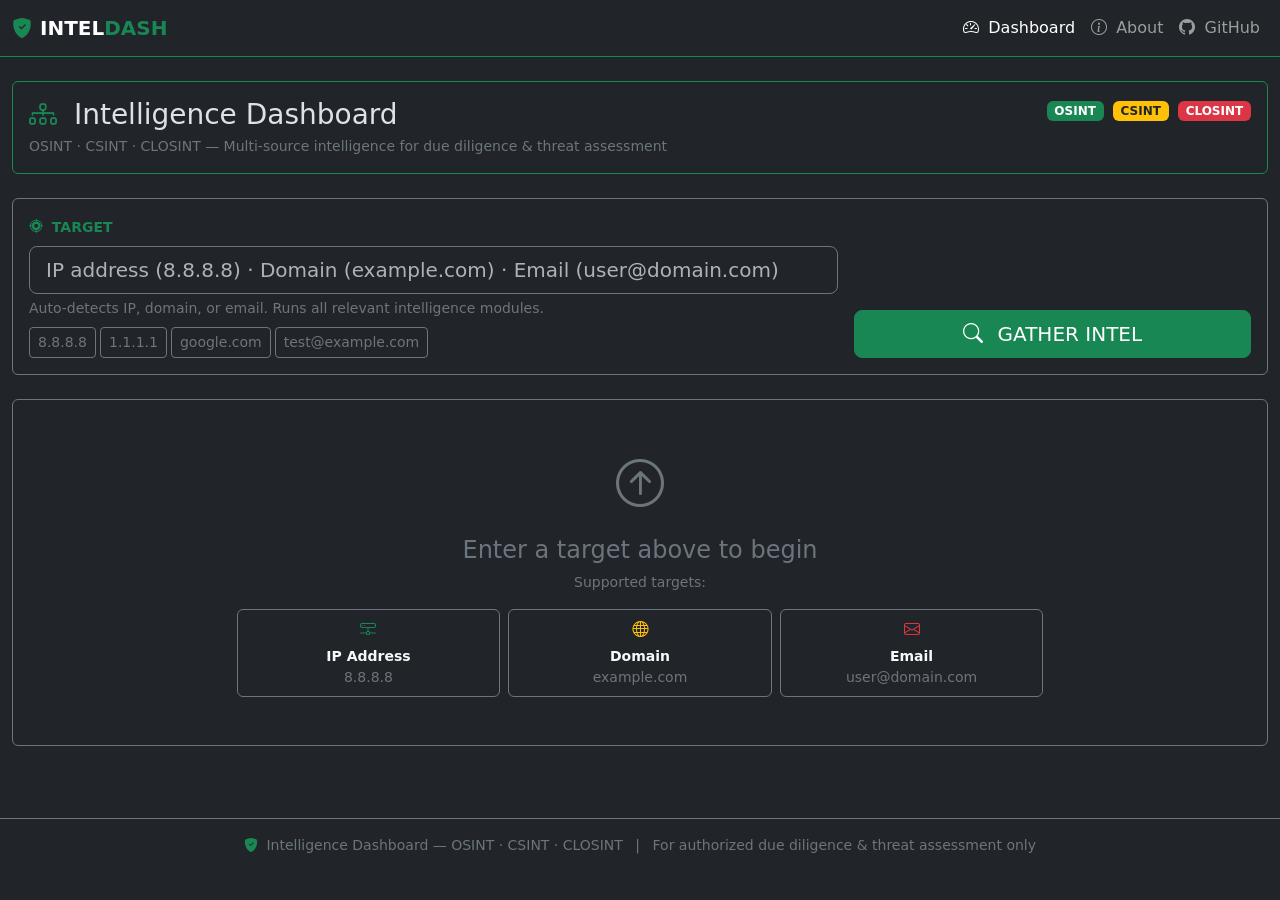
==== templates/index.html @ 1a24b200 "Create index.html" ====
<!DOCTYPE html>
<html lang="en" data-bs-theme="dark">
<head>
    <meta charset="UTF-8">
    <meta name="viewport" content="width=device-width, initial-scale=1.0">
    <title>OSINT/CSINT/CLOSINT Intelligence Dashboard</title>
    <link href="https://cdn.jsdelivr.net/npm/bootstrap@5.3.3/dist/css/bootstrap.min.css" rel="stylesheet">
    <link href="https://cdn.jsdelivr.net/npm/bootstrap-icons@1.11.3/font/bootstrap-icons.css" rel="stylesheet">
    <link href="{{ url_for('static', filename='style.css') }}" rel="stylesheet">
</head>
<body>

    <!-- Navigation -->
    <nav class="navbar navbar-expand-lg navbar-dark bg-dark border-bottom border-success">
        <div class="container-fluid">
            <a class="navbar-brand d-flex align-items-center" href="/">
                <i class="bi bi-shield-fill-check me-2 text-success"></i>
                <span class="fw-bold">INTEL<span class="text-success">DASH</span></span>
            </a>
            <button class="navbar-toggler" type="button" data-bs-toggle="collapse" data-bs-target="#navbarNav">
                <span class="navbar-toggler-icon"></span>
            </button>
            <div class="collapse navbar-collapse" id="navbarNav">
                <ul class="navbar-nav ms-auto">
                    <li class="nav-item"><a class="nav-link active" href="/"><i class="bi bi-speedometer2 me-1"></i> Dashboard</a></li>
                    <li class="nav-item"><a class="nav-link" href="/about"><i class="bi bi-info-circle me-1"></i> About</a></li>
                    <li class="nav-item">
                        <a class="nav-link" href="https://github.com" target="_blank">
                            <i class="bi bi-github me-1"></i> GitHub
                        </a>
                    </li>
                </ul>
            </div>
        </div>
    </nav>

    <!-- Main Container -->
    <div class="container-fluid py-4">

        <!-- Header -->
        <div class="row mb-4">
            <div class="col-12">
                <div class="card bg-dark border-success">
                    <div class="card-body">
                        <div class="d-flex justify-content-between align-items-start flex-wrap">
                            <div>
                                <h1 class="card-title h3 mb-1">
                                    <i class="bi bi-diagram-3 text-success me-2"></i>
                                    Intelligence Dashboard
                                </h1>
                                <p class="text-secondary mb-0 small">
                                    OSINT · CSINT · CLOSINT — Multi-source intelligence for due diligence &amp; threat assessment
                                </p>
                            </div>
                            <div class="mt-2 mt-md-0">
                                <span class="badge bg-success me-1">OSINT</span>
                                <span class="badge bg-warning text-dark me-1">CSINT</span>
                                <span class="badge bg-danger">CLOSINT</span>
                            </div>
                        </div>
                    </div>
                </div>
            </div>
        </div>

        <!-- Input Row -->
        <div class="row mb-4">
            <div class="col-12">
                <div class="card bg-dark border-secondary">
                    <div class="card-body">
                        <form id="intelForm" class="row g-3 align-items-end">
                            <div class="col-md-8">
                                <label for="targetInput" class="form-label text-success fw-bold small">
                                    <i class="bi bi-crosshair2 me-1"></i> TARGET
                                </label>
                                <input type="text" class="form-control form-control-lg bg-dark text-light border-secondary" 
                                       id="targetInput" placeholder="IP address (8.8.8.8) · Domain (example.com) · Email (user@domain.com)" 
                                       autocomplete="off" spellcheck="false">
                                <div class="form-text text-secondary small">
                                    Auto-detects IP, domain, or email. Runs all relevant intelligence modules.
                                </div>
                                <!-- Quick reference buttons -->
                                <div class="mt-2 d-flex gap-1 flex-wrap">
                                    <button type="button" class="btn btn-sm btn-outline-secondary quick-target" data-target="8.8.8.8">8.8.8.8</button>
                                    <button type="button" class="btn btn-sm btn-outline-secondary quick-target" data-target="1.1.1.1">1.1.1.1</button>
                                    <button type="button" class="btn btn-sm btn-outline-secondary quick-target" data-target="google.com">google.com</button>
                                    <button type="button" class="btn btn-sm btn-outline-secondary quick-target" data-target="test@example.com">test@example.com</button>
                                </div>
                            </div>
                            <div class="col-md-4">
                                <label class="form-label text-success fw-bold small">&nbsp;</label>
                                <div class="d-grid gap-2">
                                    <button type="submit" class="btn btn-success btn-lg" id="searchBtn">
                                        <i class="bi bi-search me-2"></i> GATHER INTEL
                                    </button>
                                </div>
                            </div>
                        </form>
                    </div>
                </div>
            </div>
        </div>

        <!-- Quick Guide -->
        <div class="row mb-4" id="initialState">
            <div class="col-12">
                <div class="card bg-dark border-secondary">
                    <div class="card-body text-center py-5">
                        <i class="bi bi-arrow-up-circle text-secondary" style="font-size: 3rem;"></i>
                        <h4 class="text-secondary mt-3">Enter a target above to begin</h4>
                        <p class="text-secondary small mb-3">Supported targets:</p>
                        <div class="row justify-content-center">
                            <div class="col-md-8">
                                <div class="row g-2">
                                    <div class="col-md-4">
                                        <div class="border border-secondary rounded p-2">
                                            <i class="bi bi-hdd-network text-success"></i>
                                            <div class="small fw-bold text-light mt-1">IP Address</div>
                                            <div class="small text-secondary">8.8.8.8</div>
                                        </div>
                                    </div>
                                    <div class="col-md-4">
                                        <div class="border border-secondary rounded p-2">
                                            <i class="bi bi-globe text-warning"></i>
                                            <div class="small fw-bold text-light mt-1">Domain</div>
                                            <div class="small text-secondary">example.com</div>
                                        </div>
                                    </div>
                                    <div class="col-md-4">
                                        <div class="border border-secondary rounded p-2">
                                            <i class="bi bi-envelope text-danger"></i>
                                            <div class="small fw-bold text-light mt-1">Email</div>
                                            <div class="small text-secondary">user@domain.com</div>
                                        </div>
                                    </div>
                                </div>
                            </div>
                        </div>
                    </div>
                </div>
            </div>
        </div>

        <!-- Results Area -->
        <div id="resultsArea" style="display: none;">
            <!-- Loading -->
            <div class="row mb-4" id="loadingIndicator">
                <div class="col-12">
                    <div class="card bg-dark border-info">
                        <div class="card-body text-center py-5">
                            <div class="spinner-border text-info mb-3" role="status" style="width: 3rem; height: 3rem;">
                                <span class="visually-hidden">Loading...</span>
                            </div>
                            <h5 class="text-info">Gathering Intelligence...</h5>
                            <p class="text-secondary small mb-0">Querying multiple OSINT/CSINT/CLOSINT sources simultaneously</p>
                        </div>
                    </div>
                </div>
            </div>

            <!-- Results Container -->
            <div id="resultsContainer"></div>

            <!-- Report Section -->
            <div class="row mb-4" id="reportSection" style="display: none;">
                <div class="col-12">
                    <div class="card bg-dark border-secondary">
                        <div class="card-header d-flex justify-content-between align-items-center">
                            <span class="fw-bold text-success">
                                <i class="bi bi-file-text me-2"></i>COMBINED REPORT
                            </span>
                            <div>
                                <button class="btn btn-sm btn-outline-success me-2" onclick="copyReport()">
                                    <i class="bi bi-clipboard me-1"></i> Copy
                                </button>
                                <button class="btn btn-sm btn-outline-info" onclick="downloadReport()">
                                    <i class="bi bi-download me-1"></i> Download
                                </button>
                            </div>
                        </div>
                        <div class="card-body">
                            <textarea class="form-control bg-dark text-light border-secondary font-monospace" 
                                      id="reportText" rows="12" readonly style="font-size: 0.8rem;"></textarea>
                        </div>
                    </div>
                </div>
            </div>
        </div>

    </div>

    <!-- Footer -->
    <footer class="container-fluid py-3 border-top border-secondary mt-4">
        <div class="row">
            <div class="col-12 text-center">
                <p class="text-secondary small mb-0">
                    <i class="bi bi-shield-fill-check text-success me-1"></i>
                    Intelligence Dashboard — OSINT · CSINT · CLOSINT
                    <span class="mx-2">|</span>
                    For authorized due diligence &amp; threat assessment only
                </p>
            </div>
        </div>
    </footer>

    <script src="https://cdn.jsdelivr.net/npm/bootstrap@5.3.3/dist/js/bootstrap.bundle.min.js"></script>
    <script>
    // ─── DOM References ──────────────────────────────────────────────
    const intelForm = document.getElementById('intelForm');
    const targetInput = document.getElementById('targetInput');
    const searchBtn = document.getElementById('searchBtn');
    const resultsArea = document.getElementById('resultsArea');
    const resultsContainer = document.getElementById('resultsContainer');
    const loadingIndicator = document.getElementById('loadingIndicator');
    const reportSection = document.getElementById('reportSection');
    const reportText = document.getElementById('reportText');
    const initialState = document.getElementById('initialState');

    // ─── Quick Reference Buttons ─────────────────────────────────────
    document.querySelectorAll('.quick-target').forEach(btn => {
        btn.addEventListener('click', function() {
            targetInput.value = this.dataset.target;
            intelForm.dispatchEvent(new Event('submit'));
        });
    });

    // ─── Form Submission ─────────────────────────────────────────────
    intelForm.addEventListener('submit', async function(e) {
        e.preventDefault();
        const target = targetInput.value.trim();
        if (!target) return;

        // Show loading
        resultsArea.style.display = 'block';
        loadingIndicator.style.display = 'block';
        resultsContainer.innerHTML = '';
        reportSection.style.display = 'none';
        initialState.style.display = 'none';
        searchBtn.disabled = true;
        searchBtn.innerHTML = '<span class="spinner-border spinner-border-sm me-2"></span> Searching...';

        try {
            const formData = new FormData();
            formData.append('target', target);

            const response = await fetch('/api/all', {
                method: 'POST',
                body: formData
            });
            const data = await response.json();
            displayResults(data, target);
        } catch (err) {
            resultsContainer.innerHTML = `
                <div class="row mb-4">
                    <div class="col-12">
                        <div class="alert alert-danger">
                            <i class="bi bi-exclamation-triangle me-2"></i>
                            Error: ${err.message}
                        </div>
                    </div>
                </div>`;
        } finally {
            loadingIndicator.style.display = 'none';
            searchBtn.disabled = false;
            searchBtn.innerHTML = '<i class="bi bi-search me-2"></i> GATHER INTEL';
        }
    });

    // ─── Display Results ─────────────────────────────────────────────
    function displayResults(data, target) {
        if (!data.success) {
            resultsContainer.innerHTML = `
                <div class="row mb-4">
                    <div class="col-12">
                        <div class="alert alert-danger">
                            <i class="bi bi-exclamation-triangle me-2"></i>
                            ${data.error || 'Unknown error'}
                        </div>
                    </div>
                </div>`;
            return;
        }

        const res = data.results;
        const type = res.type || 'unknown';
        let html = '';

        // Target type badge
        html += `
            <div class="row mb-4">
                <div class="col-12">
                    <div class="card bg-dark border-secondary">
                        <div class="card-body text-center py-3">
                            <span class="badge bg-${type === 'ip' ? 'success' : type === 'domain' ? 'warning' : type === 'email' ? 'danger' : 'secondary'} me-2">
                                ${type.toUpperCase()}
                            </span>
                            <span class="text-light fw-bold fs-5">${res.target}</span>
                        </div>
                    </div>
                </div>
            </div>`;

        // ── IP Results ──
        if (type === 'ip' || res.geolocation) {
            html += renderCard('IP Geolocation', 'globe', renderGeolocation(res.geolocation), 'success', res.geolocation);
        }
        if (type === 'ip' || res.reverse_dns) {
            html += renderCard('Reverse DNS (PTR)', 'arrow-return-right', renderReverseDNS(res.reverse_dns), 'info', res.reverse_dns);
        }
        if (type === 'ip' || res.asn) {
            html += renderCard('ASN / Network', 'hdd-network', renderASN(res.asn), 'warning', res.asn);
        }
        if (type === 'ip' || res.reverse_ip) {
            html += renderCard('Reverse IP (Domains on Server)', 'diagram-3', renderReverseIP(res.reverse_ip), 'primary', res.reverse_ip);
        }
        if (res.abuseipdb) {
            html += renderCard('AbuseIPDB Threat Intel', 'shield-exclamation', renderAbuseIPDB(res.abuseipdb), 'danger', res.abuseipdb);
        }

        // ── Domain Results ──
        if (res.resolved_ip) {
            html += renderCard('Resolved IP Address', 'arrow-right', renderResolvedIP(res.resolved_ip), 'info', res.resolved_ip);
        }
        if (res.dns) {
            html += renderCard('DNS Records', 'server', renderDNS(res.dns), 'success', res.dns);
        }
        if (res.whois) {
            html += renderCard('WHOIS / RDAP', 'info-circle', renderWHOIS(res.whois), 'warning', res.whois);
        }
        if (res.subdomains) {
            html += renderCard('Subdomains (crt.sh)', 'layers', renderSubdomains(res.subdomains), 'primary', res.subdomains);
        }
        if (res.tech_stack) {
            html += renderCard('Tech Stack Detection', 'cpu', renderTechStack(res.tech_stack), 'info', res.tech_stack);
        }

        // ── Email Results ──
        if (res.reputation || res.email_reputation) {
            const rep = res.reputation || res.email_reputation;
            html += renderCard('Email Reputation', 'envelope', renderEmailRep(rep), 'warning', rep);
        }
        if (res.breaches) {
            html += renderCard('Breach Detection (XposedOrNot)', 'exclamation-triangle', renderBreaches(res.breaches), 'danger', res.breaches);
        }

        // ── URLhaus ──
        if (res.urlhaus) {
            html += renderCard('URLhaus Malware Check', 'bug', renderURLhaus(res.urlhaus), 'danger', res.urlhaus);
        }

        // ── Domain info for email ──
        if (res.domain_info) {
            html += renderCard('Email Domain Info', 'globe2', renderEmailDomain(res.domain_info), 'secondary', res.domain_info);
        }

        resultsContainer.innerHTML = html;

        // Build combined report
        buildReport(data, target);
        reportSection.style.display = 'block';
    }

    // ─── Card Renderer ───────────────────────────────────────────────
    function renderCard(title, icon, content, color = 'secondary', rawData = null) {
        const rawJson = rawData ? JSON.stringify(rawData, null, 2) : '';
        return `
            <div class="row mb-3">
                <div class="col-12">
                    <div class="card bg-dark border-${color}">
                        <div class="card-header d-flex justify-content-between align-items-center py-2">
                            <span class="fw-bold text-${color}">
                                <i class="bi bi-${icon} me-2"></i>${title}
                            </span>
                            <button class="btn btn-sm btn-outline-${color}" 
                                    onclick="toggleRaw('raw-${title.replace(/\\s+/g, '-').toLowerCase()}')">
                                <i class="bi bi-json"></i> Raw
                            </button>
                        </div>
                        <div class="card-body py-3">
                            ${content}
                            ${rawJson ? `
                            <div id="raw-${title.replace(/\\s+/g, '-').toLowerCase()}" style="display: none;" class="mt-2">
                                <textarea class="form-control bg-dark text-light border-secondary font-monospace" 
                                          rows="6" readonly style="font-size: 0.75rem;">${escapeHtml(rawJson)}</textarea>
                            </div>` : ''}
                        </div>
                    </div>
                </div>
            </div>`;
    }

    // ─── Individual Module Renderers ─────────────────────────────────

    function renderGeolocation(data) {
        if (!data || !data.success) return `<div class="text-danger">${data?.error || 'No data'}</div>`;
        const d = data.data;
        return `
            <div class="row g-2">
                <div class="col-md-3"><small class="text-secondary">IP</small><div class="text-light">${d.query || '-'}</div></div>
                <div class="col-md-3"><small class="text-secondary">Country</small><div class="text-light">${d.country || '-'} (${d.countryCode || '-'})</div></div>
                <div class="col-md-3"><small class="text-secondary">Region / City</small><div class="text-light">${d.regionName || '-'} / ${d.city || '-'}</div></div>
                <div class="col-md-3"><small class="text-secondary">ISP</small><div class="text-light">${d.isp || '-'}</div></div>
                <div class="col-md-3"><small class="text-secondary">Organization</small><div class="text-light">${d.org || '-'}</div></div>
                <div class="col-md-3"><small class="text-secondary">ASN</small><div class="text-light">${d.as || '-'}</div></div>
                <div class="col-md-3"><small class="text-secondary">Time Zone</small><div class="text-light">${d.timezone || '-'}</div></div>
                <div class="col-md-3"><small class="text-secondary">Coordinates</small><div class="text-light">${d.lat || '-'}, ${d.lon || '-'}</div></div>
                ${d.proxy ? `<div class="col-12"><span class="badge bg-warning text-dark">⚠ Proxy / VPN Detected</span></div>` : ''}
                ${d.mobile ? `<div class="col-12"><span class="badge bg-info">📱 Mobile Network</span></div>` : ''}
                ${d.hosting ? `<div class="col-12"><span class="badge bg-secondary">☁ Hosting Provider</span></div>` : ''}
            </div>`;
    }

    function renderReverseDNS(data) {
        if (!data || !data.success) return `<div class="text-secondary">${data?.error || 'No PTR record'}</div>`;
        const answers = data.data;
        if (!answers || answers.length === 0) return `<div class="text-secondary">No PTR records found</div>`;
        return answers.map(a => `<div class="text-light"><i class="bi bi-arrow-right text-info me-1"></i>${a.data}</div>`).join('');
    }

    function renderASN(data) {
        if (!data || !data.success) return `<div class="text-secondary">${data?.error || 'No ASN data'}</div>`;
        return `<pre class="text-light mb-0" style="font-size: 0.8rem; white-space: pre-wrap;">${escapeHtml(data.data)}</pre>`;
    }

    function renderReverseIP(data) {
        if (!data || !data.success) return `<div class="text-secondary">${data?.error || 'No associated domains'}</div>`;
        const domains = data.data;
        if (!domains || domains.length === 0) return `<div class="text-secondary">No domains found on this IP</div>`;
        if (domains.length > 50) {
            return domains.slice(0, 50).map(d => `<div class="text-light"><i class="bi bi-globe text-primary me-1"></i>${d}</div>`).join('')
                + `<div class="text-secondary mt-2">... and ${domains.length - 50} more (${domains.length} total)</div>`;
        }
        return domains.map(d => `<div class="text-light"><i class="bi bi-globe text-primary me-1"></i>${d}</div>`).join('');
    }

    function renderAbuseIPDB(data) {
        if (!data || !data.success) return `<div class="text-secondary">${data?.error || 'API key not configured'}</div>`;
        const d = data.data;
        if (!d) return `<div class="text-secondary">No threat data</div>`;
        const confidence = d.abuseConfidenceScore || 0;
        const color = confidence > 75 ? 'danger' : confidence > 25 ? 'warning' : 'success';
        return `
            <div class="row g-2">
                <div class="col-md-4"><small class="text-secondary">Abuse Confidence</small>
                    <div class="text-${color} fw-bold">${confidence}%</div></div>
                <div class="col-md-4"><small class="text-secondary">Total Reports</small>
                    <div class="text-light">${d.totalReports || 0}</div></div>
                <div class="col-md-4"><small class="text-secondary">Last Report</small>
                    <div class="text-light">${d.lastReportedAt ? new Date(d.lastReportedAt).toLocaleString() : 'Never'}</div></div>
                ${d.countryCode ? `<div class="col-md-3"><small class="text-secondary">Country</small><div class="text-light">${d.countryCode}</div></div>` : ''}
                ${d.isp ? `<div class="col-md-3"><small class="text-secondary">ISP</small><div class="text-light">${d.isp}</div></div>` : ''}
                ${d.domain ? `<div class="col-md-3"><small class="text-secondary">Domain</small><div class="text-light">${d.domain}</div></div>` : ''}
                ${d.usageType ? `<div class="col-md-3"><small class="text-secondary">Usage</small><div class="text-light">${d.usageType}</div></div>` : ''}
                ${d.isWhitelisted ? `<div class="col-12"><span class="badge bg-success">✓ Whitelisted</span></div>` : ''}
            </div>`;
    }

    function renderResolvedIP(data) {
        if (!data || !data.success) return `<div class="text-secondary">${data?.error || 'Could not resolve'}</div>`;
        const d = data.data;
        return `
            <div class="text-light"><i class="bi bi-arrow-right text-info me-1"></i>${d.hostname}</div>
            ${d.aliases && d.aliases.length ? d.aliases.map(a => `<div class="text-secondary ms-3"><i class="bi bi-arrow-return-right me-1"></i>${a}</div>`).join('') : ''}
            ${d.addresses && d.addresses.length ? d.addresses.map(ip => `<div class="text-light ms-3"><i class="bi bi-hdd-network text-success me-1"></i>${ip}</div>`).join('') : ''}`;
    }

    function renderDNS(data) {
        if (!data || !data.success) return `<div class="text-secondary">${data?.error || 'No DNS records'}</div>`;
        const records = data.data;
        const types = Object.keys(records);
        if (types.length === 0) return `<div class="text-secondary">No DNS records found</div>`;
        return types.map(type => `
            <div class="mb-2">
                <span class="badge bg-success me-2">${type}</span>
                ${records[type].length ? records[type].map(r => `<span class="text-light me-3">${r.data || r}</span>`).join('') : '<span class="text-secondary">No records</span>'}
            </div>
        `).join('');
    }

    function renderWHOIS(data) {
        if (!data || !data.success) return `<div class="text-secondary">${data?.error || 'No WHOIS data'}</div>`;
        const out = typeof data.data === 'object' ? JSON.stringify(data.data, null, 2) : String(data.data);
        return `<pre class="text-light mb-0" style="font-size: 0.75rem; white-space: pre-wrap; max-height: 300px; overflow-y: auto;">${escapeHtml(out)}</pre>`;
    }

    function renderSubdomains(data) {
        if (!data || !data.success) return `<div class="text-secondary">${data?.error || 'No subdomains found'}</div>`;
        const subs = data.data;
        if (!subs || subs.length === 0) return `<div class="text-secondary">No subdomains found</div>`;
        if (subs.length > 100) {
            return subs.slice(0, 100).map(s => `<div class="text-light small"><i class="bi bi-globe text-primary me-1"></i>${s}</div>`).join('')
                + `<div class="text-secondary mt-2">... and ${subs.length - 100} more (${subs.length} total)</div>`;
        }
        return subs.map(s => `<div class="text-light small"><i class="bi bi-globe text-primary me-1"></i>${s}</div>`).join('');
    }

    function renderTechStack(data) {
        if (!data || !data.success) return `<div class="text-secondary">${data?.error || 'Could not detect'}</div>`;
        const d = data.data;
        return `
            <div class="mb-2">
                ${d.technologies && d.technologies.length 
                    ? d.technologies.map(t => `<span class="badge bg-info me-1 mb-1">${t}</span>`).join('')
                    : '<span class="text-secondary">No specific technologies detected</span>'}
            </div>
            <div class="small text-secondary">Status: ${d.status_code} | Final URL: ${d.final_url}</div>
            ${d.security_headers && d.security_headers.length 
                ? `<div class="mt-1 small">${d.security_headers.map(h => `<span class="badge bg-dark border border-secondary me-1">${h}</span>`).join('')}</div>` 
                : ''}
            ${d.note ? `<div class="text-warning small mt-1"><i class="bi bi-exclamation-circle me-1"></i>${d.note}</div>` : ''}`;
    }

    function renderEmailRep(data) {
        if (!data || !data.success) return `<div class="text-secondary">${data?.error || 'No reputation data'}</div>`;
        const d = data.data;
        const rep = d.reputation ? d.reputation.toLowerCase() : 'unknown';
        const color = rep === 'high' ? 'danger' : rep === 'medium' ? 'warning' : 'success';
        return `
            <div class="row g-2">
                <div class="col-md-4"><small class="text-secondary">Reputation</small>
                    <div class="text-${color} fw-bold">${d.reputation || 'Unknown'}</div></div>
                <div class="col-md-4"><small class="text-secondary">Suspicious</small>
                    <div class="${d.suspicious ? 'text-danger' : 'text-success'}">${d.suspicious ? '⚠ Yes' : '✓ No'}</div></div>
                <div class="col-md-4"><small class="text-secondary">References</small>
                    <div class="text-light">${d.references || 0}</div></div>
                ${d.details?.blacklisted ? `<div class="col-12"><span class="badge bg-danger">Blacklisted</span></div>` : ''}
                ${d.details?.malicious_activity ? `<div class="col-12"><span class="badge bg-danger">Malicious Activity Detected</span></div>` : ''}
                ${d.details?.credentials_leaked ? `<div class="col-12"><span class="badge bg-warning text-dark">Credentials Leaked</span></div>` : ''}
                ${d.details?.data_breach ? `<div class="col-12"><span class="badge bg-warning text-dark">Involved in Data Breach</span></div>` : ''}
                ${d.details?.spam ? `<div class="col-12"><span class="badge bg-warning text-dark">Spam Activity</span></div>` : ''}
                ${d.details?.domain_risk ? `<div class="col-12"><span class="badge bg-warning text-dark">High Risk Domain</span></div>` : ''}
            </div>
            ${d.details?.profiles && d.details.profiles.length 
                ? `<div class="mt-2"><small class="text-secondary">Public Profiles:</small> ${d.details.profiles.map(p => `<span class="badge bg-dark border border-info me-1">${p}</span>`).join('')}</div>`
                : ''}`;
    }

    function renderBreaches(data) {
        if (!data || !data.success) return `<div class="text-secondary">${data?.error || 'Could not check breaches'}</div>`;
        const d = data.data;
        const breaches = d.breaches || [];
        const pastes = d.pastes || [];

        let html = `<div class="mb-2"><strong class="text-light">Breaches: ${d.total_breaches || 0}</strong> | <strong class="text-light">Pastes: ${d.total_pastes || 0}</strong></div>`;

        if (breaches.length) {
            html += breaches.slice(0, 10).map(b => `
                <div class="border border-${b.name ? 'danger' : 'secondary'} rounded p-2 mb-1">
                    <div class="fw-bold text-light">${b.name || 'Unknown'}</div>
                    <div class="small text-secondary">
                        ${b.domain ? `Domain: ${b.domain}` : ''}
                        ${b.date ? ` | Date: ${new Date(b.date).toLocaleDateString()}` : ''}
                        ${b.count ? ` | Records: ${b.count.toLocaleString()}` : ''}
                    </div>
                    ${b.data_classes && b.data_classes.length ? `<div class="small text-secondary mt-1">Data: ${b.data_classes.join(', ')}</div>` : ''}
                </div>
            `).join('');
            if (breaches.length > 10) {
                html += `<div class="text-secondary small">... and ${breaches.length - 10} more breaches</div>`;
            }
        } else {
            html += `<div class="text-success"><i class="bi bi-check-circle me-1"></i>No breaches found</div>`;
        }

        if (pastes.length) {
            html += `<div class="mt-2"><strong class="text-light">Recent Pastes:</strong></div>`;
            html += pastes.slice(0, 5).map(p => `
                <div class="text-light small"><i class="bi bi-file-text text-secondary me-1"></i>${p.source || 'Unknown'} ${p.date ? `(${new Date(p.date).toLocaleDateString()})` : ''}</div>
            `).join('');
        }

        return html;
    }

    function renderURLhaus(data) {
        if (!data || !data.success) return `<div class="text-secondary">${data?.error || 'API key not configured'}</div>`;
        const d = data.data;
        if (d.query_status === 'no_results') return `<div class="text-success"><i class="bi bi-check-circle me-1"></i>No malware reports found</div>`;
        if (!d.url) return `<div class="text-success">${d.note || 'Clean'}</div>`;
        return `
            <div class="text-danger fw-bold"><i class="bi bi-exclamation-triangle me-1"></i>Malware Reported</div>
            <div class="text-light small mt-1">URL: ${d.url || '-'}</div>
            ${d.threat ? `<div class="text-light small">Threat: ${d.threat}</div>` : ''}
            ${d.date_added ? `<div class="text-light small">Added: ${new Date(d.date_added).toLocaleString()}</div>` : ''}
            ${d.url_status ? `<div class="text-light small">Status: ${d.url_status}</div>` : ''}
            ${d.tags && d.tags.length ? `<div class="mt-1">${d.tags.map(t => `<span class="badge bg-danger me-1">${t}</span>`).join('')}</div>` : ''}`;
    }

    function renderEmailDomain(data) {
        if (!data) return `<div class="text-secondary">No data</div>`;
        const resolved = data.resolved;
        return `
            <div class="text-light"><strong>Domain:</strong> ${data.domain || '-'}</div>
            ${resolved && resolved.success 
                ? `<div class="text-light small mt-1"><strong>Resolved IPs:</strong> ${(resolved.data.addresses || []).join(', ')}</div>`
                : `<div class="text-secondary small mt-1">${resolved?.error || 'Could not resolve'}</div>`}
        `;
    }

    // ─── Combined Report Builder ─────────────────────────────────────
    function buildReport(data, target) {
        const res = data.results;
        const type = res.type || 'unknown';
        let lines = [];
        lines.push('═══════════════════════════════════════════════════════════');
        lines.push('  INTELLIGENCE DASHBOARD — COMBINED REPORT');
        lines.push('═══════════════════════════════════════════════════════════');
        lines.push('');
        lines.push(`Target:    ${target}`);
        lines.push(`Type:      ${type.toUpperCase()}`);
        lines.push(`Time:      ${new Date().toISOString()}`);
        lines.push('─────────────────────────────────────────────────────────');
        lines.push('');

        if (res.geolocation && res.geolocation.success) {
            const g = res.geolocation.data;
            lines.push('[IP GEOLOCATION]');
            lines.push(`  IP:         ${g.query || '-'}`);
            lines.push(`  Country:    ${g.country || '-'} (${g.countryCode || '-'})`);
            lines.push(`  Region:     ${g.regionName || '-'}`);
            lines.push(`  City:       ${g.city || '-'}`);
            lines.push(`  ISP:        ${g.isp || '-'}`);
            lines.push(`  Org:        ${g.org || '-'}`);
            lines.push(`  ASN:        ${g.as || '-'}`);
            lines.push(`  Timezone:   ${g.timezone || '-'}`);
            lines.push(`  Coordinates: ${g.lat || '-'}, ${g.lon || '-'}`);
            lines.push(`  Proxy:      ${g.proxy ? 'YES' : 'No'}`);
            lines.push(`  Hosting:    ${g.hosting ? 'YES' : 'No'}`);
            lines.push('');
        }

        if (res.reverse_dns && res.reverse_dns.success && res.reverse_dns.data) {
            lines.push('[REVERSE DNS]');
            (res.reverse_dns.data || []).forEach(r => lines.push(`  ${r.data || r}`));
            lines.push('');
        }

        if (res.asn && res.asn.success) {
            lines.push('[ASN / NETWORK]');
            lines.push(`  ${res.asn.data}`);
            lines.push('');
        }

        if (res.reverse_ip && res.reverse_ip.success && res.reverse_ip.data) {
            lines.push('[REVERSE IP]');
            (res.reverse_ip.data || []).slice(0, 20).forEach(d => lines.push(`  ${d}`));
            if (res.reverse_ip.data.length > 20) lines.push(`  ... and ${res.reverse_ip.data.length - 20} more`);
            lines.push('');
        }

        if (res.dns && res.dns.success) {
            lines.push('[DNS RECORDS]');
            Object.entries(res.dns.data).forEach(([type, records]) => {
                lines.push(`  ${type}: ${records.map(r => r.data || r).join(', ')}`);
            });
            lines.push('');
        }

        if (res.whois && res.whois.success) {
            lines.push('[WHOIS / RDAP]');
            const whoisStr = typeof res.whois.data === 'object' ? JSON.stringify(res.whois.data, null, 2) : String(res.whois.data);
            whoisStr.split('\n').forEach(l => lines.push(`  ${l}`));
            lines.push('');
        }

        if (res.subdomains && res.subdomains.success && res.subdomains.data) {
            lines.push('[SUBDOMAINS (crt.sh)]');
            (res.subdomains.data || []).slice(0, 30).forEach(s => lines.push(`  ${s}`));
            if (res.subdomains.data.length > 30) lines.push(`  ... and ${res.subdomains.data.length - 30} more`);
            lines.push('');
        }

        if (res.tech_stack && res.tech_stack.success) {
            lines.push('[TECH STACK]');
            const tech = res.tech_stack.data;
            (tech.technologies || []).forEach(t => lines.push(`  ${t}`));
            lines.push(`  Status: ${tech.status_code} | ${tech.final_url}`);
            if (tech.security_headers && tech.security_headers.length) {
                lines.push(`  Security Headers: ${tech.security_headers.join(', ')}`);
            }
            lines.push('');
        }

        if (res.abuseipdb && res.abuseipdb.success) {
            const a = res.abuseipdb.data;
            lines.push('[ABUSEIPDB THREAT INTEL]');
            lines.push(`  Abuse Score:  ${a.abuseConfidenceScore || 0}%`);
            lines.push(`  Reports:      ${a.totalReports || 0}`);
            lines.push(`  Last Report:  ${a.lastReportedAt || 'Never'}`);
            lines.push('');
        }

        if (res.email_reputation && res.email_reputation.success) {
            const e = res.email_reputation.data;
            lines.push('[EMAIL REPUTATION]');
            lines.push(`  Reputation:  ${e.reputation || 'Unknown'}`);
            lines.push(`  Suspicious:  ${e.suspicious || false}`);
            lines.push(`  Blacklisted: ${e.details?.blacklisted || false}`);
            lines.push(`  Malicious:   ${e.details?.malicious_activity || false}`);
            lines.push(`  Breach:      ${e.details?.data_breach || false}`);
            lines.push(`  Spam:        ${e.details?.spam || false}`);
            lines.push('');
        }

        if (res.breaches && res.breaches.success) {
            const b = res.breaches.data;
            lines.push('[BREACH DETECTION]');
            lines.push(`  Total Breaches: ${b.total_breaches || 0}`);
            (b.breaches || []).slice(0, 5).forEach(br => {
                lines.push(`  - ${br.name} (${br.date || '?'}): ${br.count || '?'} records`);
            });
            lines.push(`  Total Pastes: ${b.total_pastes || 0}`);
            lines.push('');
        }

        if (res.urlhaus && res.urlhaus.success) {
            const u = res.urlhaus.data;
            lines.push('[URLHAUS MALWARE CHECK]');
            if (u.query_status === 'no_results') {
                lines.push('  No malware reports found');
            } else {
                lines.push(`  URL:   ${u.url || '-'}`);
                lines.push(`  Threat: ${u.threat || '-'}`);
                lines.push(`  Status: ${u.url_status || '-'}`);
                lines.push(`  Tags:   ${(u.tags || []).join(', ')}`);
            }
            lines.push('');
        }

        if (res.resolved_ip && res.resolved_ip.success) {
            const r = res.resolved_ip.data;
            lines.push('[RESOLVED IP]');
            (r.addresses || []).forEach(ip => lines.push(`  ${ip}`));
            lines.push('');
        }

        if (res.domain_info) {
            lines.push('[EMAIL DOMAIN]');
            lines.push(`  Domain: ${res.domain_info.domain || '-'}`);
            if (res.domain_info.resolved?.success) {
                (res.domain_info.resolved.data.addresses || []).forEach(ip => lines.push(`  IP: ${ip}`));
            }
            lines.push('');
        }

        lines.push('═══════════════════════════════════════════════════════════');
        lines.push('  Report generated by Intelligence Dashboard');
        lines.push('  OSINT · CSINT · CLOSINT');
        lines.push('═══════════════════════════════════════════════════════════');

        reportText.value = lines.join('\n');
    }

    // ─── Utility Functions ───────────────────────────────────────────
    function toggleRaw(id) {
        const el = document.getElementById(id);
        if (el) el.style.display = el.style.display === 'none' ? 'block' : 'none';
    }

    function copyReport() {
        reportText.select();
        navigator.clipboard.writeText(reportText.value).then(() => {
            const btn = event.target.closest('button');
            const orig = btn.innerHTML;
            btn.innerHTML = '<i class="bi bi-check-lg me-1"></i> Copied!';
            setTimeout(() => btn.innerHTML = orig, 2000);
        }).catch(() => {
            document.execCommand('copy');
        });
    }

    function downloadReport() {
        const blob = new Blob([reportText.value], { type: 'text/plain' });
        const a = document.createElement('a');
        a.href = URL.createObjectURL(blob);
        a.download = `intel-report-${targetInput.value.trim()}-${new Date().toISOString().slice(0,10)}.txt`;
        a.click();
        URL.revokeObjectURL(a.href);
    }

    function escapeHtml(str) {
        const div = document.createElement('div');
        div.textContent = str;
        return div.innerHTML;
    }

    // ─── Enter key submits ───────────────────────────────────────────
    targetInput.addEventListener('keydown', function(e) {
        if (e.key === 'Enter') intelForm.dispatchEvent(new Event('submit'));
    });
    </script>
</body>
</html>
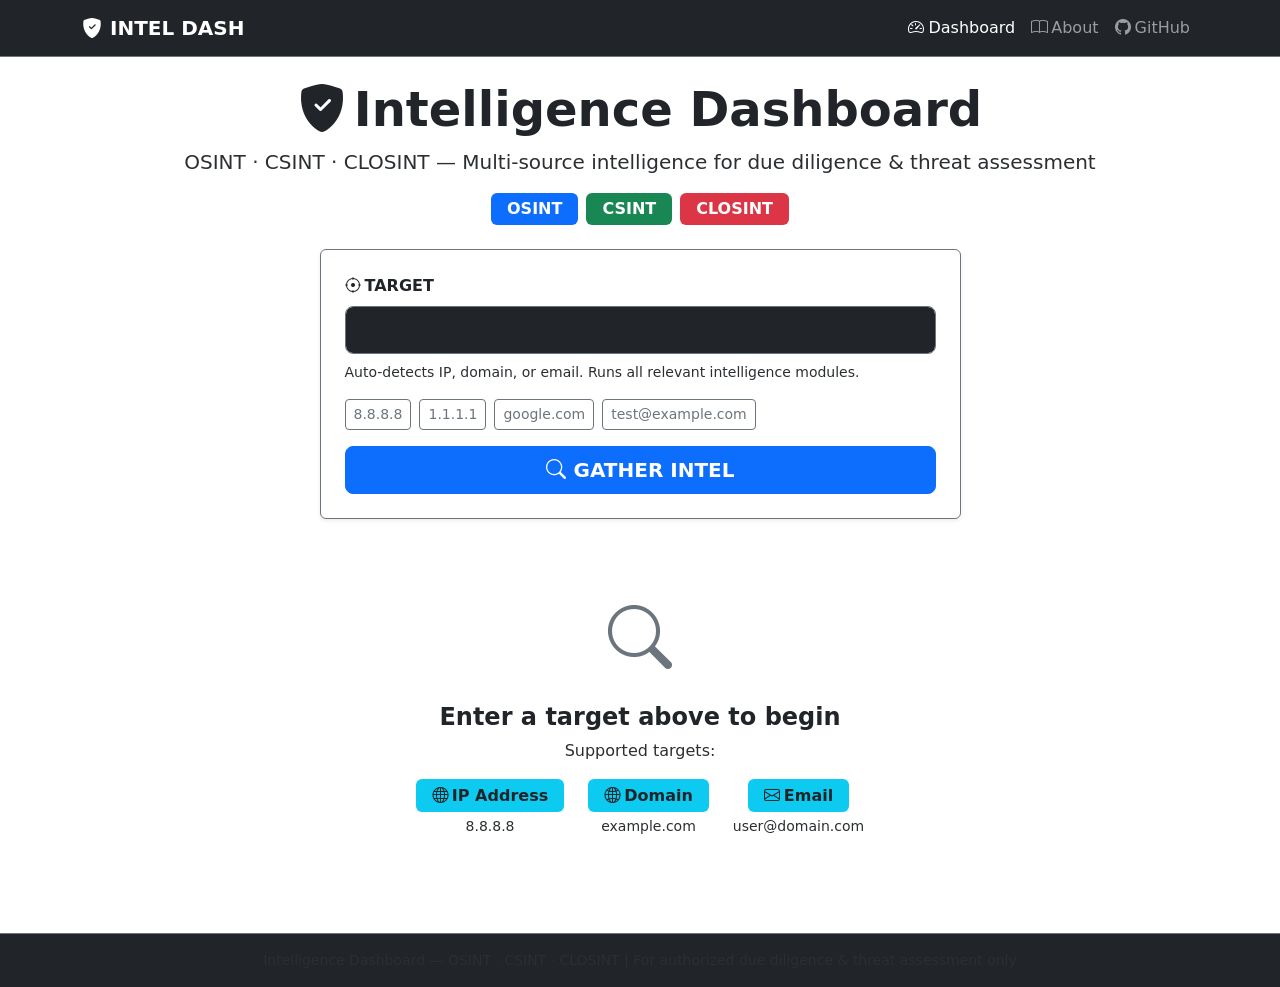
==== commit e9b4710c: "Update index.html" ====
--- a/templates/index.html
+++ b/templates/index.html
@@ -1,793 +1,328 @@
 <!DOCTYPE html>
-<html lang="en" data-bs-theme="dark">
+<html lang="en">
 <head>
-    <meta charset="UTF-8">
-    <meta name="viewport" content="width=device-width, initial-scale=1.0">
+    <meta charset="UTF-8" />
+    <meta name="viewport" content="width=device-width, initial-scale=1.0" />
     <title>OSINT/CSINT/CLOSINT Intelligence Dashboard</title>
-    <link href="https://cdn.jsdelivr.net/npm/bootstrap@5.3.3/dist/css/bootstrap.min.css" rel="stylesheet">
-    <link href="https://cdn.jsdelivr.net/npm/bootstrap-icons@1.11.3/font/bootstrap-icons.css" rel="stylesheet">
-    <link href="{{ url_for('static', filename='style.css') }}" rel="stylesheet">
+    <link href="https://cdn.jsdelivr.net/npm/bootstrap@5.3.3/dist/css/bootstrap.min.css" rel="stylesheet" />
+    <link href="https://fonts.googleapis.com/css2?family=Inter:wght@300;400;500;600;700&family=JetBrains+Mono:wght@400;500&display=swap" rel="stylesheet" />
+    <link rel="stylesheet" href="https://cdn.jsdelivr.net/npm/bootstrap-icons@1.11.3/font/bootstrap-icons.min.css" />
+    <link rel="stylesheet" href="{{ url_for('static', filename='style.css') }}" />
 </head>
 <body>
-
-    <!-- Navigation -->
-    <nav class="navbar navbar-expand-lg navbar-dark bg-dark border-bottom border-success">
-        <div class="container-fluid">
-            <a class="navbar-brand d-flex align-items-center" href="/">
-                <i class="bi bi-shield-fill-check me-2 text-success"></i>
-                <span class="fw-bold">INTEL<span class="text-success">DASH</span></span>
+    <nav class="navbar navbar-expand-lg navbar-dark bg-dark border-bottom border-secondary">
+        <div class="container">
+            <a class="navbar-brand fw-bold" href="/">
+                <i class="bi bi-shield-fill-check me-2"></i>INTEL DASH
             </a>
             <button class="navbar-toggler" type="button" data-bs-toggle="collapse" data-bs-target="#navbarNav">
                 <span class="navbar-toggler-icon"></span>
             </button>
             <div class="collapse navbar-collapse" id="navbarNav">
                 <ul class="navbar-nav ms-auto">
-                    <li class="nav-item"><a class="nav-link active" href="/"><i class="bi bi-speedometer2 me-1"></i> Dashboard</a></li>
-                    <li class="nav-item"><a class="nav-link" href="/about"><i class="bi bi-info-circle me-1"></i> About</a></li>
-                    <li class="nav-item">
-                        <a class="nav-link" href="https://github.com" target="_blank">
-                            <i class="bi bi-github me-1"></i> GitHub
-                        </a>
-                    </li>
+                    <li class="nav-item"><a class="nav-link active" href="/"><i class="bi bi-speedometer2 me-1"></i>Dashboard</a></li>
+                    <li class="nav-item"><a class="nav-link" href="/about"><i class="bi bi-book me-1"></i>About</a></li>
+                    <li class="nav-item"><a class="nav-link" href="https://github.com/Konninja/Csint" target="_blank"><i class="bi bi-github me-1"></i>GitHub</a></li>
                 </ul>
             </div>
         </div>
     </nav>
 
-    <!-- Main Container -->
-    <div class="container-fluid py-4">
-
+    <main class="container py-4">
         <!-- Header -->
-        <div class="row mb-4">
-            <div class="col-12">
-                <div class="card bg-dark border-success">
-                    <div class="card-body">
-                        <div class="d-flex justify-content-between align-items-start flex-wrap">
-                            <div>
-                                <h1 class="card-title h3 mb-1">
-                                    <i class="bi bi-diagram-3 text-success me-2"></i>
-                                    Intelligence Dashboard
-                                </h1>
-                                <p class="text-secondary mb-0 small">
-                                    OSINT · CSINT · CLOSINT — Multi-source intelligence for due diligence &amp; threat assessment
-                                </p>
-                            </div>
-                            <div class="mt-2 mt-md-0">
-                                <span class="badge bg-success me-1">OSINT</span>
-                                <span class="badge bg-warning text-dark me-1">CSINT</span>
-                                <span class="badge bg-danger">CLOSINT</span>
+        <div class="text-center mb-4">
+            <h1 class="display-5 fw-bold"><i class="bi bi-shield-fill-check me-2"></i>Intelligence Dashboard</h1>
+            <p class="text-secondary-emphasis lead">OSINT &middot; CSINT &middot; CLOSINT &mdash; Multi-source intelligence for due diligence &amp; threat assessment</p>
+            <div class="d-flex justify-content-center gap-2 mt-3">
+                <span class="badge bg-primary fs-6 px-3 py-2">OSINT</span>
+                <span class="badge bg-success fs-6 px-3 py-2">CSINT</span>
+                <span class="badge bg-danger fs-6 px-3 py-2">CLOSINT</span>
+            </div>
+        </div>
+
+        <!-- Search Card -->
+        <div class="row justify-content-center mb-4">
+            <div class="col-lg-8 col-xl-7">
+                <div class="card border-secondary shadow-sm">
+                    <div class="card-body p-4">
+                        <div class="mb-3">
+                            <label for="targetInput" class="form-label fw-semibold">
+                                <i class="bi bi-crosshair me-1"></i>TARGET
+                            </label>
+                            <input
+                                type="text"
+                                id="targetInput"
+                                class="form-control form-control-lg bg-dark text-light border-secondary"
+                                placeholder="8.8.8.8, example.com, user@domain.com"
+                                autocomplete="off"
+                                spellcheck="false"
+                            />
+                            <div class="form-text text-secondary-emphasis mt-2">
+                                Auto-detects IP, domain, or email. Runs all relevant intelligence modules.
                             </div>
                         </div>
+                        <div class="d-flex flex-wrap gap-2 mb-3">
+                            <button class="btn btn-sm btn-outline-secondary quick-target" data-target="8.8.8.8">8.8.8.8</button>
+                            <button class="btn btn-sm btn-outline-secondary quick-target" data-target="1.1.1.1">1.1.1.1</button>
+                            <button class="btn btn-sm btn-outline-secondary quick-target" data-target="google.com">google.com</button>
+                            <button class="btn btn-sm btn-outline-secondary quick-target" data-target="test@example.com">test@example.com</button>
+                        </div>
+                        <button id="gatherBtn" class="btn btn-primary btn-lg w-100 fw-semibold">
+                            <i class="bi bi-search me-2"></i>GATHER INTEL
+                        </button>
                     </div>
                 </div>
             </div>
         </div>
 
-        <!-- Input Row -->
-        <div class="row mb-4">
-            <div class="col-12">
-                <div class="card bg-dark border-secondary">
-                    <div class="card-body">
-                        <form id="intelForm" class="row g-3 align-items-end">
-                            <div class="col-md-8">
-                                <label for="targetInput" class="form-label text-success fw-bold small">
-                                    <i class="bi bi-crosshair2 me-1"></i> TARGET
-                                </label>
-                                <input type="text" class="form-control form-control-lg bg-dark text-light border-secondary" 
-                                       id="targetInput" placeholder="IP address (8.8.8.8) · Domain (example.com) · Email (user@domain.com)" 
-                                       autocomplete="off" spellcheck="false">
-                                <div class="form-text text-secondary small">
-                                    Auto-detects IP, domain, or email. Runs all relevant intelligence modules.
-                                </div>
-                                <!-- Quick reference buttons -->
-                                <div class="mt-2 d-flex gap-1 flex-wrap">
-                                    <button type="button" class="btn btn-sm btn-outline-secondary quick-target" data-target="8.8.8.8">8.8.8.8</button>
-                                    <button type="button" class="btn btn-sm btn-outline-secondary quick-target" data-target="1.1.1.1">1.1.1.1</button>
-                                    <button type="button" class="btn btn-sm btn-outline-secondary quick-target" data-target="google.com">google.com</button>
-                                    <button type="button" class="btn btn-sm btn-outline-secondary quick-target" data-target="test@example.com">test@example.com</button>
-                                </div>
-                            </div>
-                            <div class="col-md-4">
-                                <label class="form-label text-success fw-bold small">&nbsp;</label>
-                                <div class="d-grid gap-2">
-                                    <button type="submit" class="btn btn-success btn-lg" id="searchBtn">
-                                        <i class="bi bi-search me-2"></i> GATHER INTEL
-                                    </button>
-                                </div>
-                            </div>
-                        </form>
+        <!-- Loading Indicator -->
+        <div id="loadingIndicator" class="text-center my-4 d-none">
+            <div class="spinner-border text-primary mb-3" role="status" style="width:3rem;height:3rem;">
+                <span class="visually-hidden">Loading...</span>
+            </div>
+            <h5 class="fw-semibold">Gathering Intelligence...</h5>
+            <p class="text-secondary-emphasis">Querying multiple OSINT/CSINT/CLOSINT sources simultaneously</p>
+        </div>
+
+        <!-- Error Alert -->
+        <div id="errorAlert" class="alert alert-danger d-none" role="alert">
+            <i class="bi bi-exclamation-triangle-fill me-2"></i><span id="errorMessage"></span>
+        </div>
+
+        <!-- Results Area -->
+        <div id="resultsArea" class="d-none">
+            <!-- Combined Report -->
+            <div class="card border-secondary mb-4">
+                <div class="card-header bg-dark border-secondary d-flex justify-content-between align-items-center">
+                    <h5 class="mb-0 fw-semibold"><i class="bi bi-file-earmark-text me-2"></i>COMBINED REPORT</h5>
+                    <div>
+                        <button id="copyBtn" class="btn btn-sm btn-outline-light me-2"><i class="bi bi-clipboard me-1"></i>Copy</button>
+                        <button id="downloadBtn" class="btn btn-sm btn-outline-light"><i class="bi bi-download me-1"></i>Download</button>
                     </div>
                 </div>
-            </div>
-        </div>
-
-        <!-- Quick Guide -->
-        <div class="row mb-4" id="initialState">
-            <div class="col-12">
-                <div class="card bg-dark border-secondary">
-                    <div class="card-body text-center py-5">
-                        <i class="bi bi-arrow-up-circle text-secondary" style="font-size: 3rem;"></i>
-                        <h4 class="text-secondary mt-3">Enter a target above to begin</h4>
-                        <p class="text-secondary small mb-3">Supported targets:</p>
-                        <div class="row justify-content-center">
-                            <div class="col-md-8">
-                                <div class="row g-2">
-                                    <div class="col-md-4">
-                                        <div class="border border-secondary rounded p-2">
-                                            <i class="bi bi-hdd-network text-success"></i>
-                                            <div class="small fw-bold text-light mt-1">IP Address</div>
-                                            <div class="small text-secondary">8.8.8.8</div>
-                                        </div>
-                                    </div>
-                                    <div class="col-md-4">
-                                        <div class="border border-secondary rounded p-2">
-                                            <i class="bi bi-globe text-warning"></i>
-                                            <div class="small fw-bold text-light mt-1">Domain</div>
-                                            <div class="small text-secondary">example.com</div>
-                                        </div>
-                                    </div>
-                                    <div class="col-md-4">
-                                        <div class="border border-secondary rounded p-2">
-                                            <i class="bi bi-envelope text-danger"></i>
-                                            <div class="small fw-bold text-light mt-1">Email</div>
-                                            <div class="small text-secondary">user@domain.com</div>
-                                        </div>
-                                    </div>
-                                </div>
-                            </div>
-                        </div>
-                    </div>
-                </div>
-            </div>
-        </div>
-
-        <!-- Results Area -->
-        <div id="resultsArea" style="display: none;">
-            <!-- Loading -->
-            <div class="row mb-4" id="loadingIndicator">
-                <div class="col-12">
-                    <div class="card bg-dark border-info">
-                        <div class="card-body text-center py-5">
-                            <div class="spinner-border text-info mb-3" role="status" style="width: 3rem; height: 3rem;">
-                                <span class="visually-hidden">Loading...</span>
-                            </div>
-                            <h5 class="text-info">Gathering Intelligence...</h5>
-                            <p class="text-secondary small mb-0">Querying multiple OSINT/CSINT/CLOSINT sources simultaneously</p>
-                        </div>
-                    </div>
-                </div>
-            </div>
-
-            <!-- Results Container -->
-            <div id="resultsContainer"></div>
-
-            <!-- Report Section -->
-            <div class="row mb-4" id="reportSection" style="display: none;">
-                <div class="col-12">
-                    <div class="card bg-dark border-secondary">
-                        <div class="card-header d-flex justify-content-between align-items-center">
-                            <span class="fw-bold text-success">
-                                <i class="bi bi-file-text me-2"></i>COMBINED REPORT
-                            </span>
-                            <div>
-                                <button class="btn btn-sm btn-outline-success me-2" onclick="copyReport()">
-                                    <i class="bi bi-clipboard me-1"></i> Copy
-                                </button>
-                                <button class="btn btn-sm btn-outline-info" onclick="downloadReport()">
-                                    <i class="bi bi-download me-1"></i> Download
-                                </button>
-                            </div>
-                        </div>
-                        <div class="card-body">
-                            <textarea class="form-control bg-dark text-light border-secondary font-monospace" 
-                                      id="reportText" rows="12" readonly style="font-size: 0.8rem;"></textarea>
-                        </div>
-                    </div>
-                </div>
-            </div>
-        </div>
-
-    </div>
-
-    <!-- Footer -->
-    <footer class="container-fluid py-3 border-top border-secondary mt-4">
-        <div class="row">
-            <div class="col-12 text-center">
-                <p class="text-secondary small mb-0">
-                    <i class="bi bi-shield-fill-check text-success me-1"></i>
-                    Intelligence Dashboard — OSINT · CSINT · CLOSINT
-                    <span class="mx-2">|</span>
-                    For authorized due diligence &amp; threat assessment only
-                </p>
-            </div>
+                <div class="card-body p-0">
+                    <textarea id="reportText" class="form-control bg-dark text-light border-0 rounded-0 font-monospace" style="min-height:300px;resize:vertical;font-size:0.85rem;" readonly></textarea>
+                </div>
+            </div>
+
+            <!-- Structured Result Cards -->
+            <div id="resultCards" class="row g-3"></div>
+        </div>
+
+        <!-- Empty State -->
+        <div id="emptyState" class="text-center py-5">
+            <i class="bi bi-search text-secondary" style="font-size:4rem;"></i>
+            <h4 class="mt-3 fw-semibold">Enter a target above to begin</h4>
+            <p class="text-secondary-emphasis">Supported targets:</p>
+            <div class="d-flex justify-content-center gap-4 flex-wrap">
+                <div class="text-center">
+                    <div class="badge bg-info text-dark fs-6 px-3 py-2 mb-1"><i class="bi bi-globe me-1"></i>IP Address</div>
+                    <div class="text-secondary-emphasis small">8.8.8.8</div>
+                </div>
+                <div class="text-center">
+                    <div class="badge bg-info text-dark fs-6 px-3 py-2 mb-1"><i class="bi bi-globe2 me-1"></i>Domain</div>
+                    <div class="text-secondary-emphasis small">example.com</div>
+                </div>
+                <div class="text-center">
+                    <div class="badge bg-info text-dark fs-6 px-3 py-2 mb-1"><i class="bi bi-envelope me-1"></i>Email</div>
+                    <div class="text-secondary-emphasis small">user@domain.com</div>
+                </div>
+            </div>
+        </div>
+    </main>
+
+    <footer class="bg-dark border-top border-secondary py-3 mt-4">
+        <div class="container text-center text-secondary-emphasis small">
+            Intelligence Dashboard &mdash; OSINT &middot; CSINT &middot; CLOSINT | For authorized due diligence &amp; threat assessment only
         </div>
     </footer>
 
     <script src="https://cdn.jsdelivr.net/npm/bootstrap@5.3.3/dist/js/bootstrap.bundle.min.js"></script>
     <script>
-    // ─── DOM References ──────────────────────────────────────────────
-    const intelForm = document.getElementById('intelForm');
-    const targetInput = document.getElementById('targetInput');
-    const searchBtn = document.getElementById('searchBtn');
-    const resultsArea = document.getElementById('resultsArea');
-    const resultsContainer = document.getElementById('resultsContainer');
-    const loadingIndicator = document.getElementById('loadingIndicator');
-    const reportSection = document.getElementById('reportSection');
-    const reportText = document.getElementById('reportText');
-    const initialState = document.getElementById('initialState');
-
-    // ─── Quick Reference Buttons ─────────────────────────────────────
-    document.querySelectorAll('.quick-target').forEach(btn => {
-        btn.addEventListener('click', function() {
-            targetInput.value = this.dataset.target;
-            intelForm.dispatchEvent(new Event('submit'));
-        });
-    });
-
-    // ─── Form Submission ─────────────────────────────────────────────
-    intelForm.addEventListener('submit', async function(e) {
-        e.preventDefault();
-        const target = targetInput.value.trim();
-        if (!target) return;
-
-        // Show loading
-        resultsArea.style.display = 'block';
-        loadingIndicator.style.display = 'block';
-        resultsContainer.innerHTML = '';
-        reportSection.style.display = 'none';
-        initialState.style.display = 'none';
-        searchBtn.disabled = true;
-        searchBtn.innerHTML = '<span class="spinner-border spinner-border-sm me-2"></span> Searching...';
-
-        try {
-            const formData = new FormData();
-            formData.append('target', target);
-
-            const response = await fetch('/api/all', {
-                method: 'POST',
-                body: formData
+        (function() {
+            'use strict';
+
+            const DOM = {
+                targetInput: document.getElementById('targetInput'),
+                gatherBtn: document.getElementById('gatherBtn'),
+                loadingIndicator: document.getElementById('loadingIndicator'),
+                errorAlert: document.getElementById('errorAlert'),
+                errorMessage: document.getElementById('errorMessage'),
+                resultsArea: document.getElementById('resultsArea'),
+                emptyState: document.getElementById('emptyState'),
+                reportText: document.getElementById('reportText'),
+                resultCards: document.getElementById('resultCards'),
+                copyBtn: document.getElementById('copyBtn'),
+                downloadBtn: document.getElementById('downloadBtn'),
+                quickTargets: document.querySelectorAll('.quick-target')
+            };
+
+            // Quick-target buttons
+            DOM.quickTargets.forEach(function(btn) {
+                btn.addEventListener('click', function(e) {
+                    DOM.targetInput.value = this.getAttribute('data-target');
+                    doSearch();
+                });
             });
-            const data = await response.json();
-            displayResults(data, target);
-        } catch (err) {
-            resultsContainer.innerHTML = `
-                <div class="row mb-4">
-                    <div class="col-12">
-                        <div class="alert alert-danger">
-                            <i class="bi bi-exclamation-triangle me-2"></i>
-                            Error: ${err.message}
-                        </div>
-                    </div>
-                </div>`;
-        } finally {
-            loadingIndicator.style.display = 'none';
-            searchBtn.disabled = false;
-            searchBtn.innerHTML = '<i class="bi bi-search me-2"></i> GATHER INTEL';
-        }
-    });
-
-    // ─── Display Results ─────────────────────────────────────────────
-    function displayResults(data, target) {
-        if (!data.success) {
-            resultsContainer.innerHTML = `
-                <div class="row mb-4">
-                    <div class="col-12">
-                        <div class="alert alert-danger">
-                            <i class="bi bi-exclamation-triangle me-2"></i>
-                            ${data.error || 'Unknown error'}
-                        </div>
-                    </div>
-                </div>`;
-            return;
-        }
-
-        const res = data.results;
-        const type = res.type || 'unknown';
-        let html = '';
-
-        // Target type badge
-        html += `
-            <div class="row mb-4">
-                <div class="col-12">
-                    <div class="card bg-dark border-secondary">
-                        <div class="card-body text-center py-3">
-                            <span class="badge bg-${type === 'ip' ? 'success' : type === 'domain' ? 'warning' : type === 'email' ? 'danger' : 'secondary'} me-2">
-                                ${type.toUpperCase()}
-                            </span>
-                            <span class="text-light fw-bold fs-5">${res.target}</span>
-                        </div>
-                    </div>
-                </div>
-            </div>`;
-
-        // ── IP Results ──
-        if (type === 'ip' || res.geolocation) {
-            html += renderCard('IP Geolocation', 'globe', renderGeolocation(res.geolocation), 'success', res.geolocation);
-        }
-        if (type === 'ip' || res.reverse_dns) {
-            html += renderCard('Reverse DNS (PTR)', 'arrow-return-right', renderReverseDNS(res.reverse_dns), 'info', res.reverse_dns);
-        }
-        if (type === 'ip' || res.asn) {
-            html += renderCard('ASN / Network', 'hdd-network', renderASN(res.asn), 'warning', res.asn);
-        }
-        if (type === 'ip' || res.reverse_ip) {
-            html += renderCard('Reverse IP (Domains on Server)', 'diagram-3', renderReverseIP(res.reverse_ip), 'primary', res.reverse_ip);
-        }
-        if (res.abuseipdb) {
-            html += renderCard('AbuseIPDB Threat Intel', 'shield-exclamation', renderAbuseIPDB(res.abuseipdb), 'danger', res.abuseipdb);
-        }
-
-        // ── Domain Results ──
-        if (res.resolved_ip) {
-            html += renderCard('Resolved IP Address', 'arrow-right', renderResolvedIP(res.resolved_ip), 'info', res.resolved_ip);
-        }
-        if (res.dns) {
-            html += renderCard('DNS Records', 'server', renderDNS(res.dns), 'success', res.dns);
-        }
-        if (res.whois) {
-            html += renderCard('WHOIS / RDAP', 'info-circle', renderWHOIS(res.whois), 'warning', res.whois);
-        }
-        if (res.subdomains) {
-            html += renderCard('Subdomains (crt.sh)', 'layers', renderSubdomains(res.subdomains), 'primary', res.subdomains);
-        }
-        if (res.tech_stack) {
-            html += renderCard('Tech Stack Detection', 'cpu', renderTechStack(res.tech_stack), 'info', res.tech_stack);
-        }
-
-        // ── Email Results ──
-        if (res.reputation || res.email_reputation) {
-            const rep = res.reputation || res.email_reputation;
-            html += renderCard('Email Reputation', 'envelope', renderEmailRep(rep), 'warning', rep);
-        }
-        if (res.breaches) {
-            html += renderCard('Breach Detection (XposedOrNot)', 'exclamation-triangle', renderBreaches(res.breaches), 'danger', res.breaches);
-        }
-
-        // ── URLhaus ──
-        if (res.urlhaus) {
-            html += renderCard('URLhaus Malware Check', 'bug', renderURLhaus(res.urlhaus), 'danger', res.urlhaus);
-        }
-
-        // ── Domain info for email ──
-        if (res.domain_info) {
-            html += renderCard('Email Domain Info', 'globe2', renderEmailDomain(res.domain_info), 'secondary', res.domain_info);
-        }
-
-        resultsContainer.innerHTML = html;
-
-        // Build combined report
-        buildReport(data, target);
-        reportSection.style.display = 'block';
-    }
-
-    // ─── Card Renderer ───────────────────────────────────────────────
-    function renderCard(title, icon, content, color = 'secondary', rawData = null) {
-        const rawJson = rawData ? JSON.stringify(rawData, null, 2) : '';
-        return `
-            <div class="row mb-3">
-                <div class="col-12">
-                    <div class="card bg-dark border-${color}">
-                        <div class="card-header d-flex justify-content-between align-items-center py-2">
-                            <span class="fw-bold text-${color}">
-                                <i class="bi bi-${icon} me-2"></i>${title}
-                            </span>
-                            <button class="btn btn-sm btn-outline-${color}" 
-                                    onclick="toggleRaw('raw-${title.replace(/\\s+/g, '-').toLowerCase()}')">
-                                <i class="bi bi-json"></i> Raw
-                            </button>
-                        </div>
-                        <div class="card-body py-3">
-                            ${content}
-                            ${rawJson ? `
-                            <div id="raw-${title.replace(/\\s+/g, '-').toLowerCase()}" style="display: none;" class="mt-2">
-                                <textarea class="form-control bg-dark text-light border-secondary font-monospace" 
-                                          rows="6" readonly style="font-size: 0.75rem;">${escapeHtml(rawJson)}</textarea>
-                            </div>` : ''}
-                        </div>
-                    </div>
-                </div>
-            </div>`;
-    }
-
-    // ─── Individual Module Renderers ─────────────────────────────────
-
-    function renderGeolocation(data) {
-        if (!data || !data.success) return `<div class="text-danger">${data?.error || 'No data'}</div>`;
-        const d = data.data;
-        return `
-            <div class="row g-2">
-                <div class="col-md-3"><small class="text-secondary">IP</small><div class="text-light">${d.query || '-'}</div></div>
-                <div class="col-md-3"><small class="text-secondary">Country</small><div class="text-light">${d.country || '-'} (${d.countryCode || '-'})</div></div>
-                <div class="col-md-3"><small class="text-secondary">Region / City</small><div class="text-light">${d.regionName || '-'} / ${d.city || '-'}</div></div>
-                <div class="col-md-3"><small class="text-secondary">ISP</small><div class="text-light">${d.isp || '-'}</div></div>
-                <div class="col-md-3"><small class="text-secondary">Organization</small><div class="text-light">${d.org || '-'}</div></div>
-                <div class="col-md-3"><small class="text-secondary">ASN</small><div class="text-light">${d.as || '-'}</div></div>
-                <div class="col-md-3"><small class="text-secondary">Time Zone</small><div class="text-light">${d.timezone || '-'}</div></div>
-                <div class="col-md-3"><small class="text-secondary">Coordinates</small><div class="text-light">${d.lat || '-'}, ${d.lon || '-'}</div></div>
-                ${d.proxy ? `<div class="col-12"><span class="badge bg-warning text-dark">⚠ Proxy / VPN Detected</span></div>` : ''}
-                ${d.mobile ? `<div class="col-12"><span class="badge bg-info">📱 Mobile Network</span></div>` : ''}
-                ${d.hosting ? `<div class="col-12"><span class="badge bg-secondary">☁ Hosting Provider</span></div>` : ''}
-            </div>`;
-    }
-
-    function renderReverseDNS(data) {
-        if (!data || !data.success) return `<div class="text-secondary">${data?.error || 'No PTR record'}</div>`;
-        const answers = data.data;
-        if (!answers || answers.length === 0) return `<div class="text-secondary">No PTR records found</div>`;
-        return answers.map(a => `<div class="text-light"><i class="bi bi-arrow-right text-info me-1"></i>${a.data}</div>`).join('');
-    }
-
-    function renderASN(data) {
-        if (!data || !data.success) return `<div class="text-secondary">${data?.error || 'No ASN data'}</div>`;
-        return `<pre class="text-light mb-0" style="font-size: 0.8rem; white-space: pre-wrap;">${escapeHtml(data.data)}</pre>`;
-    }
-
-    function renderReverseIP(data) {
-        if (!data || !data.success) return `<div class="text-secondary">${data?.error || 'No associated domains'}</div>`;
-        const domains = data.data;
-        if (!domains || domains.length === 0) return `<div class="text-secondary">No domains found on this IP</div>`;
-        if (domains.length > 50) {
-            return domains.slice(0, 50).map(d => `<div class="text-light"><i class="bi bi-globe text-primary me-1"></i>${d}</div>`).join('')
-                + `<div class="text-secondary mt-2">... and ${domains.length - 50} more (${domains.length} total)</div>`;
-        }
-        return domains.map(d => `<div class="text-light"><i class="bi bi-globe text-primary me-1"></i>${d}</div>`).join('');
-    }
-
-    function renderAbuseIPDB(data) {
-        if (!data || !data.success) return `<div class="text-secondary">${data?.error || 'API key not configured'}</div>`;
-        const d = data.data;
-        if (!d) return `<div class="text-secondary">No threat data</div>`;
-        const confidence = d.abuseConfidenceScore || 0;
-        const color = confidence > 75 ? 'danger' : confidence > 25 ? 'warning' : 'success';
-        return `
-            <div class="row g-2">
-                <div class="col-md-4"><small class="text-secondary">Abuse Confidence</small>
-                    <div class="text-${color} fw-bold">${confidence}%</div></div>
-                <div class="col-md-4"><small class="text-secondary">Total Reports</small>
-                    <div class="text-light">${d.totalReports || 0}</div></div>
-                <div class="col-md-4"><small class="text-secondary">Last Report</small>
-                    <div class="text-light">${d.lastReportedAt ? new Date(d.lastReportedAt).toLocaleString() : 'Never'}</div></div>
-                ${d.countryCode ? `<div class="col-md-3"><small class="text-secondary">Country</small><div class="text-light">${d.countryCode}</div></div>` : ''}
-                ${d.isp ? `<div class="col-md-3"><small class="text-secondary">ISP</small><div class="text-light">${d.isp}</div></div>` : ''}
-                ${d.domain ? `<div class="col-md-3"><small class="text-secondary">Domain</small><div class="text-light">${d.domain}</div></div>` : ''}
-                ${d.usageType ? `<div class="col-md-3"><small class="text-secondary">Usage</small><div class="text-light">${d.usageType}</div></div>` : ''}
-                ${d.isWhitelisted ? `<div class="col-12"><span class="badge bg-success">✓ Whitelisted</span></div>` : ''}
-            </div>`;
-    }
-
-    function renderResolvedIP(data) {
-        if (!data || !data.success) return `<div class="text-secondary">${data?.error || 'Could not resolve'}</div>`;
-        const d = data.data;
-        return `
-            <div class="text-light"><i class="bi bi-arrow-right text-info me-1"></i>${d.hostname}</div>
-            ${d.aliases && d.aliases.length ? d.aliases.map(a => `<div class="text-secondary ms-3"><i class="bi bi-arrow-return-right me-1"></i>${a}</div>`).join('') : ''}
-            ${d.addresses && d.addresses.length ? d.addresses.map(ip => `<div class="text-light ms-3"><i class="bi bi-hdd-network text-success me-1"></i>${ip}</div>`).join('') : ''}`;
-    }
-
-    function renderDNS(data) {
-        if (!data || !data.success) return `<div class="text-secondary">${data?.error || 'No DNS records'}</div>`;
-        const records = data.data;
-        const types = Object.keys(records);
-        if (types.length === 0) return `<div class="text-secondary">No DNS records found</div>`;
-        return types.map(type => `
-            <div class="mb-2">
-                <span class="badge bg-success me-2">${type}</span>
-                ${records[type].length ? records[type].map(r => `<span class="text-light me-3">${r.data || r}</span>`).join('') : '<span class="text-secondary">No records</span>'}
-            </div>
-        `).join('');
-    }
-
-    function renderWHOIS(data) {
-        if (!data || !data.success) return `<div class="text-secondary">${data?.error || 'No WHOIS data'}</div>`;
-        const out = typeof data.data === 'object' ? JSON.stringify(data.data, null, 2) : String(data.data);
-        return `<pre class="text-light mb-0" style="font-size: 0.75rem; white-space: pre-wrap; max-height: 300px; overflow-y: auto;">${escapeHtml(out)}</pre>`;
-    }
-
-    function renderSubdomains(data) {
-        if (!data || !data.success) return `<div class="text-secondary">${data?.error || 'No subdomains found'}</div>`;
-        const subs = data.data;
-        if (!subs || subs.length === 0) return `<div class="text-secondary">No subdomains found</div>`;
-        if (subs.length > 100) {
-            return subs.slice(0, 100).map(s => `<div class="text-light small"><i class="bi bi-globe text-primary me-1"></i>${s}</div>`).join('')
-                + `<div class="text-secondary mt-2">... and ${subs.length - 100} more (${subs.length} total)</div>`;
-        }
-        return subs.map(s => `<div class="text-light small"><i class="bi bi-globe text-primary me-1"></i>${s}</div>`).join('');
-    }
-
-    function renderTechStack(data) {
-        if (!data || !data.success) return `<div class="text-secondary">${data?.error || 'Could not detect'}</div>`;
-        const d = data.data;
-        return `
-            <div class="mb-2">
-                ${d.technologies && d.technologies.length 
-                    ? d.technologies.map(t => `<span class="badge bg-info me-1 mb-1">${t}</span>`).join('')
-                    : '<span class="text-secondary">No specific technologies detected</span>'}
-            </div>
-            <div class="small text-secondary">Status: ${d.status_code} | Final URL: ${d.final_url}</div>
-            ${d.security_headers && d.security_headers.length 
-                ? `<div class="mt-1 small">${d.security_headers.map(h => `<span class="badge bg-dark border border-secondary me-1">${h}</span>`).join('')}</div>` 
-                : ''}
-            ${d.note ? `<div class="text-warning small mt-1"><i class="bi bi-exclamation-circle me-1"></i>${d.note}</div>` : ''}`;
-    }
-
-    function renderEmailRep(data) {
-        if (!data || !data.success) return `<div class="text-secondary">${data?.error || 'No reputation data'}</div>`;
-        const d = data.data;
-        const rep = d.reputation ? d.reputation.toLowerCase() : 'unknown';
-        const color = rep === 'high' ? 'danger' : rep === 'medium' ? 'warning' : 'success';
-        return `
-            <div class="row g-2">
-                <div class="col-md-4"><small class="text-secondary">Reputation</small>
-                    <div class="text-${color} fw-bold">${d.reputation || 'Unknown'}</div></div>
-                <div class="col-md-4"><small class="text-secondary">Suspicious</small>
-                    <div class="${d.suspicious ? 'text-danger' : 'text-success'}">${d.suspicious ? '⚠ Yes' : '✓ No'}</div></div>
-                <div class="col-md-4"><small class="text-secondary">References</small>
-                    <div class="text-light">${d.references || 0}</div></div>
-                ${d.details?.blacklisted ? `<div class="col-12"><span class="badge bg-danger">Blacklisted</span></div>` : ''}
-                ${d.details?.malicious_activity ? `<div class="col-12"><span class="badge bg-danger">Malicious Activity Detected</span></div>` : ''}
-                ${d.details?.credentials_leaked ? `<div class="col-12"><span class="badge bg-warning text-dark">Credentials Leaked</span></div>` : ''}
-                ${d.details?.data_breach ? `<div class="col-12"><span class="badge bg-warning text-dark">Involved in Data Breach</span></div>` : ''}
-                ${d.details?.spam ? `<div class="col-12"><span class="badge bg-warning text-dark">Spam Activity</span></div>` : ''}
-                ${d.details?.domain_risk ? `<div class="col-12"><span class="badge bg-warning text-dark">High Risk Domain</span></div>` : ''}
-            </div>
-            ${d.details?.profiles && d.details.profiles.length 
-                ? `<div class="mt-2"><small class="text-secondary">Public Profiles:</small> ${d.details.profiles.map(p => `<span class="badge bg-dark border border-info me-1">${p}</span>`).join('')}</div>`
-                : ''}`;
-    }
-
-    function renderBreaches(data) {
-        if (!data || !data.success) return `<div class="text-secondary">${data?.error || 'Could not check breaches'}</div>`;
-        const d = data.data;
-        const breaches = d.breaches || [];
-        const pastes = d.pastes || [];
-
-        let html = `<div class="mb-2"><strong class="text-light">Breaches: ${d.total_breaches || 0}</strong> | <strong class="text-light">Pastes: ${d.total_pastes || 0}</strong></div>`;
-
-        if (breaches.length) {
-            html += breaches.slice(0, 10).map(b => `
-                <div class="border border-${b.name ? 'danger' : 'secondary'} rounded p-2 mb-1">
-                    <div class="fw-bold text-light">${b.name || 'Unknown'}</div>
-                    <div class="small text-secondary">
-                        ${b.domain ? `Domain: ${b.domain}` : ''}
-                        ${b.date ? ` | Date: ${new Date(b.date).toLocaleDateString()}` : ''}
-                        ${b.count ? ` | Records: ${b.count.toLocaleString()}` : ''}
-                    </div>
-                    ${b.data_classes && b.data_classes.length ? `<div class="small text-secondary mt-1">Data: ${b.data_classes.join(', ')}</div>` : ''}
-                </div>
-            `).join('');
-            if (breaches.length > 10) {
-                html += `<div class="text-secondary small">... and ${breaches.length - 10} more breaches</div>`;
+
+            // Enter key on input
+            DOM.targetInput.addEventListener('keydown', function(e) {
+                if (e.key === 'Enter') doSearch();
+            });
+
+            // Gather button
+            DOM.gatherBtn.addEventListener('click', doSearch);
+
+            // Copy button
+            DOM.copyBtn.addEventListener('click', function() {
+                DOM.reportText.select();
+                document.execCommand('copy');
+                const orig = this.innerHTML;
+                this.innerHTML = '<i class="bi bi-check-lg me-1"></i>Copied!';
+                var btn = this;
+                setTimeout(function() { btn.innerHTML = orig; }, 2000);
+            });
+
+            // Download button
+            DOM.downloadBtn.addEventListener('click', function() {
+                const text = DOM.reportText.value;
+                const blob = new Blob([text], { type: 'application/json' });
+                const url = URL.createObjectURL(blob);
+                const a = document.createElement('a');
+                a.href = url;
+                a.download = 'csint-report.json';
+                document.body.appendChild(a);
+                a.click();
+                document.body.removeChild(a);
+                URL.revokeObjectURL(url);
+            });
+
+            // Main search function
+            function doSearch() {
+                const target = DOM.targetInput.value.trim();
+                if (!target) {
+                    showError('Please enter a target (IP, domain, or email).');
+                    return;
+                }
+
+                // Hide everything, show loading
+                DOM.emptyState.classList.add('d-none');
+                DOM.errorAlert.classList.add('d-none');
+                DOM.resultsArea.classList.add('d-none');
+                DOM.loadingIndicator.classList.remove('d-none');
+
+                fetch('/api/all', {
+                    method: 'POST',
+                    headers: { 'Content-Type': 'application/json' },
+                    body: JSON.stringify({ target: target })
+                })
+                .then(function(response) {
+                    if (!response.ok) {
+                        return response.json().then(function(err) {
+                            throw new Error(err.error || 'Server error (' + response.status + ')');
+                        });
+                    }
+                    return response.json();
+                })
+                .then(function(data) {
+                    DOM.loadingIndicator.classList.add('d-none');
+
+                    // Display JSON report
+                    const pretty = JSON.stringify(data, null, 2);
+                    DOM.reportText.value = pretty;
+
+                    // Build structured cards
+                    renderCards(data);
+
+                    DOM.resultsArea.classList.remove('d-none');
+                })
+                .catch(function(err) {
+                    DOM.loadingIndicator.classList.add('d-none');
+                    showError(err.message || 'An unexpected error occurred. Please try again.');
+                });
             }
-        } else {
-            html += `<div class="text-success"><i class="bi bi-check-circle me-1"></i>No breaches found</div>`;
-        }
-
-        if (pastes.length) {
-            html += `<div class="mt-2"><strong class="text-light">Recent Pastes:</strong></div>`;
-            html += pastes.slice(0, 5).map(p => `
-                <div class="text-light small"><i class="bi bi-file-text text-secondary me-1"></i>${p.source || 'Unknown'} ${p.date ? `(${new Date(p.date).toLocaleDateString()})` : ''}</div>
-            `).join('');
-        }
-
-        return html;
-    }
-
-    function renderURLhaus(data) {
-        if (!data || !data.success) return `<div class="text-secondary">${data?.error || 'API key not configured'}</div>`;
-        const d = data.data;
-        if (d.query_status === 'no_results') return `<div class="text-success"><i class="bi bi-check-circle me-1"></i>No malware reports found</div>`;
-        if (!d.url) return `<div class="text-success">${d.note || 'Clean'}</div>`;
-        return `
-            <div class="text-danger fw-bold"><i class="bi bi-exclamation-triangle me-1"></i>Malware Reported</div>
-            <div class="text-light small mt-1">URL: ${d.url || '-'}</div>
-            ${d.threat ? `<div class="text-light small">Threat: ${d.threat}</div>` : ''}
-            ${d.date_added ? `<div class="text-light small">Added: ${new Date(d.date_added).toLocaleString()}</div>` : ''}
-            ${d.url_status ? `<div class="text-light small">Status: ${d.url_status}</div>` : ''}
-            ${d.tags && d.tags.length ? `<div class="mt-1">${d.tags.map(t => `<span class="badge bg-danger me-1">${t}</span>`).join('')}</div>` : ''}`;
-    }
-
-    function renderEmailDomain(data) {
-        if (!data) return `<div class="text-secondary">No data</div>`;
-        const resolved = data.resolved;
-        return `
-            <div class="text-light"><strong>Domain:</strong> ${data.domain || '-'}</div>
-            ${resolved && resolved.success 
-                ? `<div class="text-light small mt-1"><strong>Resolved IPs:</strong> ${(resolved.data.addresses || []).join(', ')}</div>`
-                : `<div class="text-secondary small mt-1">${resolved?.error || 'Could not resolve'}</div>`}
-        `;
-    }
-
-    // ─── Combined Report Builder ─────────────────────────────────────
-    function buildReport(data, target) {
-        const res = data.results;
-        const type = res.type || 'unknown';
-        let lines = [];
-        lines.push('═══════════════════════════════════════════════════════════');
-        lines.push('  INTELLIGENCE DASHBOARD — COMBINED REPORT');
-        lines.push('═══════════════════════════════════════════════════════════');
-        lines.push('');
-        lines.push(`Target:    ${target}`);
-        lines.push(`Type:      ${type.toUpperCase()}`);
-        lines.push(`Time:      ${new Date().toISOString()}`);
-        lines.push('─────────────────────────────────────────────────────────');
-        lines.push('');
-
-        if (res.geolocation && res.geolocation.success) {
-            const g = res.geolocation.data;
-            lines.push('[IP GEOLOCATION]');
-            lines.push(`  IP:         ${g.query || '-'}`);
-            lines.push(`  Country:    ${g.country || '-'} (${g.countryCode || '-'})`);
-            lines.push(`  Region:     ${g.regionName || '-'}`);
-            lines.push(`  City:       ${g.city || '-'}`);
-            lines.push(`  ISP:        ${g.isp || '-'}`);
-            lines.push(`  Org:        ${g.org || '-'}`);
-            lines.push(`  ASN:        ${g.as || '-'}`);
-            lines.push(`  Timezone:   ${g.timezone || '-'}`);
-            lines.push(`  Coordinates: ${g.lat || '-'}, ${g.lon || '-'}`);
-            lines.push(`  Proxy:      ${g.proxy ? 'YES' : 'No'}`);
-            lines.push(`  Hosting:    ${g.hosting ? 'YES' : 'No'}`);
-            lines.push('');
-        }
-
-        if (res.reverse_dns && res.reverse_dns.success && res.reverse_dns.data) {
-            lines.push('[REVERSE DNS]');
-            (res.reverse_dns.data || []).forEach(r => lines.push(`  ${r.data || r}`));
-            lines.push('');
-        }
-
-        if (res.asn && res.asn.success) {
-            lines.push('[ASN / NETWORK]');
-            lines.push(`  ${res.asn.data}`);
-            lines.push('');
-        }
-
-        if (res.reverse_ip && res.reverse_ip.success && res.reverse_ip.data) {
-            lines.push('[REVERSE IP]');
-            (res.reverse_ip.data || []).slice(0, 20).forEach(d => lines.push(`  ${d}`));
-            if (res.reverse_ip.data.length > 20) lines.push(`  ... and ${res.reverse_ip.data.length - 20} more`);
-            lines.push('');
-        }
-
-        if (res.dns && res.dns.success) {
-            lines.push('[DNS RECORDS]');
-            Object.entries(res.dns.data).forEach(([type, records]) => {
-                lines.push(`  ${type}: ${records.map(r => r.data || r).join(', ')}`);
-            });
-            lines.push('');
-        }
-
-        if (res.whois && res.whois.success) {
-            lines.push('[WHOIS / RDAP]');
-            const whoisStr = typeof res.whois.data === 'object' ? JSON.stringify(res.whois.data, null, 2) : String(res.whois.data);
-            whoisStr.split('\n').forEach(l => lines.push(`  ${l}`));
-            lines.push('');
-        }
-
-        if (res.subdomains && res.subdomains.success && res.subdomains.data) {
-            lines.push('[SUBDOMAINS (crt.sh)]');
-            (res.subdomains.data || []).slice(0, 30).forEach(s => lines.push(`  ${s}`));
-            if (res.subdomains.data.length > 30) lines.push(`  ... and ${res.subdomains.data.length - 30} more`);
-            lines.push('');
-        }
-
-        if (res.tech_stack && res.tech_stack.success) {
-            lines.push('[TECH STACK]');
-            const tech = res.tech_stack.data;
-            (tech.technologies || []).forEach(t => lines.push(`  ${t}`));
-            lines.push(`  Status: ${tech.status_code} | ${tech.final_url}`);
-            if (tech.security_headers && tech.security_headers.length) {
-                lines.push(`  Security Headers: ${tech.security_headers.join(', ')}`);
+
+            function showError(msg) {
+                DOM.errorMessage.textContent = msg;
+                DOM.errorAlert.classList.remove('d-none');
             }
-            lines.push('');
-        }
-
-        if (res.abuseipdb && res.abuseipdb.success) {
-            const a = res.abuseipdb.data;
-            lines.push('[ABUSEIPDB THREAT INTEL]');
-            lines.push(`  Abuse Score:  ${a.abuseConfidenceScore || 0}%`);
-            lines.push(`  Reports:      ${a.totalReports || 0}`);
-            lines.push(`  Last Report:  ${a.lastReportedAt || 'Never'}`);
-            lines.push('');
-        }
-
-        if (res.email_reputation && res.email_reputation.success) {
-            const e = res.email_reputation.data;
-            lines.push('[EMAIL REPUTATION]');
-            lines.push(`  Reputation:  ${e.reputation || 'Unknown'}`);
-            lines.push(`  Suspicious:  ${e.suspicious || false}`);
-            lines.push(`  Blacklisted: ${e.details?.blacklisted || false}`);
-            lines.push(`  Malicious:   ${e.details?.malicious_activity || false}`);
-            lines.push(`  Breach:      ${e.details?.data_breach || false}`);
-            lines.push(`  Spam:        ${e.details?.spam || false}`);
-            lines.push('');
-        }
-
-        if (res.breaches && res.breaches.success) {
-            const b = res.breaches.data;
-            lines.push('[BREACH DETECTION]');
-            lines.push(`  Total Breaches: ${b.total_breaches || 0}`);
-            (b.breaches || []).slice(0, 5).forEach(br => {
-                lines.push(`  - ${br.name} (${br.date || '?'}): ${br.count || '?'} records`);
-            });
-            lines.push(`  Total Pastes: ${b.total_pastes || 0}`);
-            lines.push('');
-        }
-
-        if (res.urlhaus && res.urlhaus.success) {
-            const u = res.urlhaus.data;
-            lines.push('[URLHAUS MALWARE CHECK]');
-            if (u.query_status === 'no_results') {
-                lines.push('  No malware reports found');
-            } else {
-                lines.push(`  URL:   ${u.url || '-'}`);
-                lines.push(`  Threat: ${u.threat || '-'}`);
-                lines.push(`  Status: ${u.url_status || '-'}`);
-                lines.push(`  Tags:   ${(u.tags || []).join(', ')}`);
+
+            function renderCards(data) {
+                DOM.resultCards.innerHTML = '';
+
+                // Target type badge
+                const typeLabel = data.type || 'unknown';
+                const typeBadgeColor = typeLabel === 'ip' ? 'info' : (typeLabel === 'domain' ? 'success' : 'warning');
+
+                // Summary card
+                var summaryHtml = '<div class="col-12">' +
+                    '<div class="card border-secondary h-100">' +
+                    '<div class="card-header bg-dark border-secondary"><h6 class="mb-0 fw-semibold"><i class="bi bi-info-circle me-1"></i>Summary</h6></div>' +
+                    '<div class="card-body">' +
+                    '<p class="mb-1"><strong>Target:</strong> ' + escapeHtml(data.target) + '</p>' +
+                    '<p class="mb-0"><strong>Type:</strong> <span class="badge bg-' + typeBadgeColor + '">' + typeLabel.toUpperCase() + '</span></p>' +
+                    '</div></div></div>';
+                DOM.resultCards.insertAdjacentHTML('beforeend', summaryHtml);
+
+                // Render each section based on data type
+                var sections = [];
+
+                if (data.geolocation) sections.push({ title: 'Geolocation', icon: 'bi-geo-alt', data: data.geolocation });
+                if (data.abuse) sections.push({ title: 'Abuse Report', icon: 'bi-shield-exclamation', data: data.abuse });
+                if (data.asn) sections.push({ title: 'ASN Info', icon: 'bi-diagram-3', data: data.asn });
+                if (data.reverse_ip) sections.push({ title: 'Reverse IP', icon: 'bi-arrow-return-left', data: data.reverse_ip });
+                if (data.dns_records) sections.push({ title: 'DNS Records', icon: 'bi-hdd-network', data: data.dns_records });
+                if (data.subdomains) sections.push({ title: 'Subdomains', icon: 'bi-layers', data: data.subdomains });
+                if (data.whois) sections.push({ title: 'WHOIS', icon: 'bi-file-earmark-text', data: data.whois });
+                if (data.tech_stack) sections.push({ title: 'Tech Stack', icon: 'bi-cpu', data: data.tech_stack });
+                if (data.reputation) sections.push({ title: 'Email Reputation', icon: 'bi-shield-check', data: data.reputation });
+                if (data.breaches) sections.push({ title: 'Breach Check', icon: 'bi-exclamation-triangle', data: data.breaches });
+                if (data.urlhaus) sections.push({ title: 'URLhaus', icon: 'bi-bug', data: data.urlhaus });
+                if (data.domain_info) sections.push({ title: 'Domain Info', icon: 'bi-globe2', data: data.domain_info });
+                if (data.ip_address) {
+                    sections.push({
+                        title: 'Resolved IP',
+                        icon: 'bi-hdd',
+                        data: { ip_address: data.ip_address }
+                    });
+                }
+                if (data.associated_domains) {
+                    sections.push({
+                        title: 'Associated Domains',
+                        icon: 'bi-link-45deg',
+                        data: { domains: data.associated_domains }
+                    });
+                }
+
+                sections.forEach(function(section) {
+                    var cardHtml = '<div class="col-md-6 col-lg-4">' +
+                        '<div class="card border-secondary h-100">' +
+                        '<div class="card-header bg-dark border-secondary py-2">' +
+                        '<h6 class="mb-0 fw-semibold small"><i class="bi ' + section.icon + ' me-1"></i>' + section.title + '</h6>' +
+                        '</div>' +
+                        '<div class="card-body p-2">' +
+                        '<pre class="mb-0 font-monospace text-light" style="font-size:0.75rem;white-space:pre-wrap;word-break:break-all;max-height:250px;overflow-y:auto;">' +
+                        escapeHtml(JSON.stringify(section.data, null, 2)) +
+                        '</pre>' +
+                        '</div></div></div>';
+                    DOM.resultCards.insertAdjacentHTML('beforeend', cardHtml);
+                });
+
+                // If no sections matched
+                if (sections.length === 0) {
+                    DOM.resultCards.insertAdjacentHTML('beforeend',
+                        '<div class="col-12"><div class="card border-secondary"><div class="card-body text-center text-secondary-emphasis">No structured data available.</div></div></div>'
+                    );
+                }
             }
-            lines.push('');
-        }
-
-        if (res.resolved_ip && res.resolved_ip.success) {
-            const r = res.resolved_ip.data;
-            lines.push('[RESOLVED IP]');
-            (r.addresses || []).forEach(ip => lines.push(`  ${ip}`));
-            lines.push('');
-        }
-
-        if (res.domain_info) {
-            lines.push('[EMAIL DOMAIN]');
-            lines.push(`  Domain: ${res.domain_info.domain || '-'}`);
-            if (res.domain_info.resolved?.success) {
-                (res.domain_info.resolved.data.addresses || []).forEach(ip => lines.push(`  IP: ${ip}`));
+
+            function escapeHtml(str) {
+                var div = document.createElement('div');
+                div.appendChild(document.createTextNode(str));
+                return div.innerHTML;
             }
-            lines.push('');
-        }
-
-        lines.push('═══════════════════════════════════════════════════════════');
-        lines.push('  Report generated by Intelligence Dashboard');
-        lines.push('  OSINT · CSINT · CLOSINT');
-        lines.push('═══════════════════════════════════════════════════════════');
-
-        reportText.value = lines.join('\n');
-    }
-
-    // ─── Utility Functions ───────────────────────────────────────────
-    function toggleRaw(id) {
-        const el = document.getElementById(id);
-        if (el) el.style.display = el.style.display === 'none' ? 'block' : 'none';
-    }
-
-    function copyReport() {
-        reportText.select();
-        navigator.clipboard.writeText(reportText.value).then(() => {
-            const btn = event.target.closest('button');
-            const orig = btn.innerHTML;
-            btn.innerHTML = '<i class="bi bi-check-lg me-1"></i> Copied!';
-            setTimeout(() => btn.innerHTML = orig, 2000);
-        }).catch(() => {
-            document.execCommand('copy');
-        });
-    }
-
-    function downloadReport() {
-        const blob = new Blob([reportText.value], { type: 'text/plain' });
-        const a = document.createElement('a');
-        a.href = URL.createObjectURL(blob);
-        a.download = `intel-report-${targetInput.value.trim()}-${new Date().toISOString().slice(0,10)}.txt`;
-        a.click();
-        URL.revokeObjectURL(a.href);
-    }
-
-    function escapeHtml(str) {
-        const div = document.createElement('div');
-        div.textContent = str;
-        return div.innerHTML;
-    }
-
-    // ─── Enter key submits ───────────────────────────────────────────
-    targetInput.addEventListener('keydown', function(e) {
-        if (e.key === 'Enter') intelForm.dispatchEvent(new Event('submit'));
-    });
+
+        })();
     </script>
 </body>
 </html>
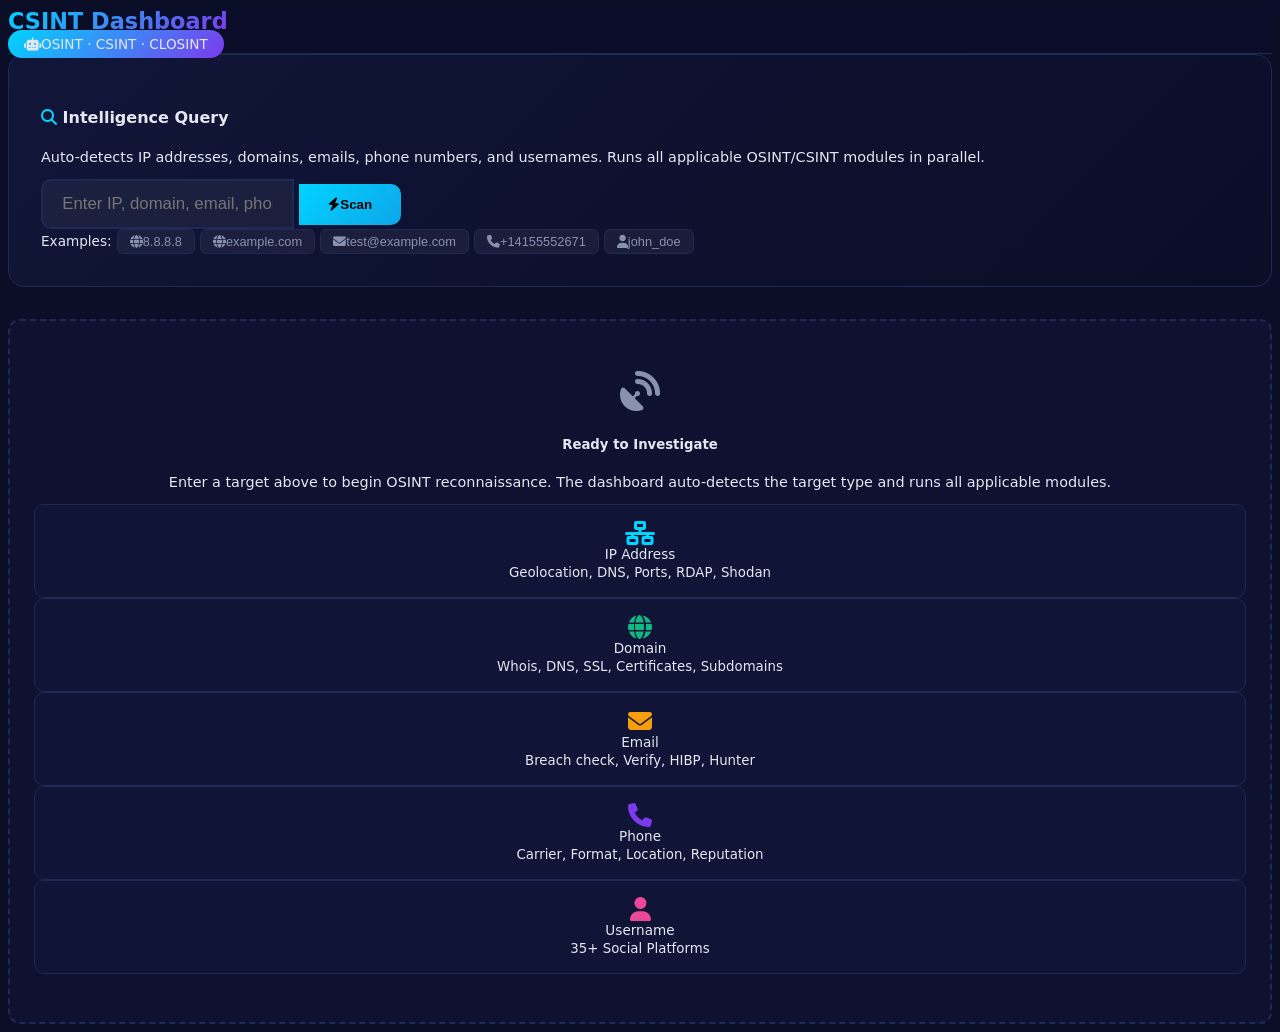
==== commit 7599f513: "Update index.html" ====
--- a/templates/index.html
+++ b/templates/index.html
@@ -1,328 +1,961 @@
 <!DOCTYPE html>
-<html lang="en">
+<html lang="en" data-bs-theme="dark">
 <head>
-    <meta charset="UTF-8" />
-    <meta name="viewport" content="width=device-width, initial-scale=1.0" />
-    <title>OSINT/CSINT/CLOSINT Intelligence Dashboard</title>
-    <link href="https://cdn.jsdelivr.net/npm/bootstrap@5.3.3/dist/css/bootstrap.min.css" rel="stylesheet" />
-    <link href="https://fonts.googleapis.com/css2?family=Inter:wght@300;400;500;600;700&family=JetBrains+Mono:wght@400;500&display=swap" rel="stylesheet" />
-    <link rel="stylesheet" href="https://cdn.jsdelivr.net/npm/bootstrap-icons@1.11.3/font/bootstrap-icons.min.css" />
-    <link rel="stylesheet" href="{{ url_for('static', filename='style.css') }}" />
+    <meta charset="UTF-8">
+    <meta name="viewport" content="width=device-width, initial-scale=1.0">
+    <title>CSINT Intelligence Dashboard</title>
+    <link href="https://cdn.replit.com/agent/bootstrap-agent-dark-theme.min.css" rel="stylesheet">
+    <link href="https://cdnjs.cloudflare.com/ajax/libs/font-awesome/6.5.1/css/all.min.css" rel="stylesheet">
+    <style>
+        :root {
+            --bg-dark: #0a0e27;
+            --bg-card: #12163a;
+            --bg-card-hover: #1a1f4e;
+            --accent-primary: #00d4ff;
+            --accent-secondary: #7c3aed;
+            --accent-success: #10b981;
+            --accent-warning: #f59e0b;
+            --accent-danger: #ef4444;
+            --text-muted: #8892b0;
+            --border-color: #1e2954;
+            --glow-primary: 0 0 20px rgba(0,212,255,0.15);
+        }
+
+        body {
+            background: var(--bg-dark);
+            color: #e2e8f0;
+            font-family: 'Segoe UI', system-ui, -apple-system, sans-serif;
+            min-height: 100vh;
+        }
+
+        .navbar {
+            background: rgba(10,14,39,0.95) !important;
+            border-bottom: 1px solid var(--border-color);
+            backdrop-filter: blur(12px);
+        }
+
+        .navbar-brand {
+            font-weight: 700;
+            font-size: 1.4rem;
+            background: linear-gradient(135deg, var(--accent-primary), var(--accent-secondary));
+            -webkit-background-clip: text;
+            -webkit-text-fill-color: transparent;
+            background-clip: text;
+        }
+
+        .card {
+            background: var(--bg-card);
+            border: 1px solid var(--border-color);
+            border-radius: 12px;
+            box-shadow: 0 4px 24px rgba(0,0,0,0.3);
+            transition: border-color 0.3s, box-shadow 0.3s;
+        }
+
+        .card:hover {
+            border-color: rgba(0,212,255,0.3);
+            box-shadow: var(--glow-primary);
+        }
+
+        .card-header {
+            background: rgba(0,0,0,0.3);
+            border-bottom: 1px solid var(--border-color);
+            font-weight: 600;
+            padding: 0.75rem 1.25rem;
+        }
+
+        .search-section {
+            background: linear-gradient(135deg, rgba(18,22,58,0.9), rgba(10,14,39,0.9));
+            border: 1px solid var(--border-color);
+            border-radius: 16px;
+            padding: 2rem;
+            margin-bottom: 2rem;
+        }
+
+        .input-group-custom .form-control {
+            background: rgba(255,255,255,0.05);
+            border: 2px solid var(--border-color);
+            color: #e2e8f0;
+            padding: 0.8rem 1.2rem;
+            font-size: 1.05rem;
+            border-radius: 10px 0 0 10px;
+            transition: border-color 0.3s;
+        }
+
+        .input-group-custom .form-control:focus {
+            border-color: var(--accent-primary);
+            box-shadow: 0 0 0 3px rgba(0,212,255,0.1);
+            background: rgba(255,255,255,0.08);
+        }
+
+        .input-group-custom .btn-primary {
+            background: linear-gradient(135deg, var(--accent-primary), #0ea5e9);
+            border: none;
+            padding: 0.8rem 1.8rem;
+            font-weight: 600;
+            border-radius: 0 10px 10px 0;
+        }
+
+        .input-group-custom .btn-primary:hover {
+            transform: translateY(-1px);
+            box-shadow: 0 4px 15px rgba(0,212,255,0.3);
+        }
+
+        .badge-type {
+            background: linear-gradient(135deg, var(--accent-primary), var(--accent-secondary));
+            padding: 0.4rem 1rem;
+            border-radius: 20px;
+            font-size: 0.85rem;
+            font-weight: 500;
+        }
+
+        .badge-tool {
+            background: rgba(0,212,255,0.1);
+            color: var(--accent-primary);
+            border: 1px solid rgba(0,212,255,0.2);
+            padding: 0.3rem 0.8rem;
+            border-radius: 6px;
+            font-size: 0.75rem;
+            font-weight: 500;
+            margin: 0.15rem;
+            cursor: pointer;
+            transition: all 0.2s;
+        }
+
+        .badge-tool:hover {
+            background: rgba(0,212,255,0.2);
+            transform: translateY(-1px);
+        }
+
+        .example-btn {
+            background: rgba(255,255,255,0.05);
+            border: 1px solid var(--border-color);
+            color: var(--text-muted);
+            padding: 0.25rem 0.75rem;
+            border-radius: 6px;
+            font-size: 0.8rem;
+            cursor: pointer;
+            transition: all 0.2s;
+        }
+
+        .example-btn:hover {
+            background: rgba(0,212,255,0.1);
+            border-color: var(--accent-primary);
+            color: var(--accent-primary);
+        }
+
+        /* Tool Result Card */
+        .tool-card {
+            background: var(--bg-card);
+            border: 1px solid var(--border-color);
+            border-radius: 10px;
+            margin-bottom: 0.75rem;
+            overflow: hidden;
+            transition: border-color 0.3s, box-shadow 0.3s;
+        }
+
+        .tool-card:hover {
+            border-color: rgba(0,212,255,0.25);
+        }
+
+        .tool-card-header {
+            display: flex;
+            align-items: center;
+            justify-content: space-between;
+            padding: 0.75rem 1.25rem;
+            cursor: pointer;
+            user-select: none;
+            background: rgba(0,0,0,0.2);
+            border-bottom: 1px solid transparent;
+            transition: background 0.2s;
+        }
+
+        .tool-card-header:hover {
+            background: rgba(0,0,0,0.35);
+        }
+
+        .tool-card-header.expanded {
+            border-bottom-color: var(--border-color);
+        }
+
+        .tool-card-header .tool-name {
+            font-size: 0.95rem;
+            font-weight: 600;
+            display: flex;
+            align-items: center;
+            gap: 0.5rem;
+        }
+
+        .tool-card-header .tool-status {
+            font-size: 0.75rem;
+            padding: 0.2rem 0.6rem;
+            border-radius: 4px;
+            font-weight: 500;
+        }
+
+        .tool-status.success {
+            background: rgba(16,185,129,0.15);
+            color: var(--accent-success);
+            border: 1px solid rgba(16,185,129,0.3);
+        }
+
+        .tool-status.error {
+            background: rgba(239,68,68,0.15);
+            color: var(--accent-danger);
+            border: 1px solid rgba(239,68,68,0.3);
+        }
+
+        .tool-status.pending {
+            background: rgba(245,158,11,0.15);
+            color: var(--accent-warning);
+            border: 1px solid rgba(245,158,11,0.3);
+        }
+
+        .tool-status.empty {
+            background: rgba(136,146,176,0.15);
+            color: var(--text-muted);
+            border: 1px solid rgba(136,146,176,0.3);
+        }
+
+        .tool-card-body {
+            padding: 0 1.25rem;
+            max-height: 0;
+            overflow: hidden;
+            transition: max-height 0.35s ease, padding 0.35s ease;
+        }
+
+        .tool-card-body.open {
+            max-height: 2000px;
+            padding: 1rem 1.25rem;
+        }
+
+        .tool-card-body pre {
+            background: rgba(0,0,0,0.4);
+            border: 1px solid rgba(30,41,84,0.5);
+            border-radius: 8px;
+            padding: 1rem;
+            font-size: 0.8rem;
+            font-family: 'Fira Code', 'Consolas', monospace;
+            color: #e2e8f0;
+            max-height: 400px;
+            overflow-y: auto;
+            margin: 0;
+            white-space: pre-wrap;
+            word-break: break-all;
+        }
+
+        .tool-card-body pre::-webkit-scrollbar {
+            width: 5px;
+        }
+        .tool-card-body pre::-webkit-scrollbar-track {
+            background: var(--bg-dark);
+            border-radius: 3px;
+        }
+        .tool-card-body pre::-webkit-scrollbar-thumb {
+            background: var(--border-color);
+            border-radius: 3px;
+        }
+
+        /* Key-value result rows */
+        .result-row {
+            display: flex;
+            padding: 0.4rem 0;
+            border-bottom: 1px solid rgba(30,41,84,0.3);
+            font-size: 0.85rem;
+        }
+        .result-row:last-child {
+            border-bottom: none;
+        }
+        .result-key {
+            color: var(--text-muted);
+            min-width: 180px;
+            font-family: 'Fira Code', 'Consolas', monospace;
+            flex-shrink: 0;
+        }
+        .result-value {
+            color: #e2e8f0;
+            word-break: break-word;
+        }
+        .result-value.string { color: var(--accent-success); }
+        .result-value.number { color: var(--accent-primary); }
+        .result-value.boolean-true { color: var(--accent-success); }
+        .result-value.boolean-false { color: var(--accent-danger); }
+        .result-value.null { color: var(--text-muted); font-style: italic; }
+        .result-value.array { color: var(--accent-warning); }
+        .result-value.object { color: var(--accent-secondary); }
+
+        /* Summary bar */
+        .summary-bar {
+            display: flex;
+            flex-wrap: wrap;
+            gap: 0.5rem;
+            margin-bottom: 1.25rem;
+            padding: 1rem 1.25rem;
+            background: rgba(18,22,58,0.6);
+            border: 1px solid var(--border-color);
+            border-radius: 10px;
+        }
+
+        .summary-item {
+            display: flex;
+            align-items: center;
+            gap: 0.4rem;
+            font-size: 0.8rem;
+            padding: 0.25rem 0.75rem;
+            border-radius: 6px;
+            background: rgba(255,255,255,0.03);
+            border: 1px solid rgba(30,41,84,0.4);
+        }
+
+        .summary-item .count {
+            font-weight: 700;
+            font-size: 0.9rem;
+        }
+
+        .summary-item.success .count { color: var(--accent-success); }
+        .summary-item.error .count { color: var(--accent-danger); }
+        .summary-item.pending .count { color: var(--accent-warning); }
+        .summary-item.total .count { color: var(--accent-primary); }
+
+        /* Search chips for tools */
+        .tool-filter-chips {
+            display: flex;
+            flex-wrap: wrap;
+            gap: 0.35rem;
+            margin-bottom: 1rem;
+        }
+
+        .tool-filter-chip {
+            font-size: 0.72rem;
+            padding: 0.2rem 0.6rem;
+            border-radius: 4px;
+            border: 1px solid var(--border-color);
+            background: rgba(255,255,255,0.03);
+            color: var(--text-muted);
+            cursor: pointer;
+            transition: all 0.2s;
+        }
+
+        .tool-filter-chip:hover,
+        .tool-filter-chip.active {
+            border-color: var(--accent-primary);
+            color: var(--accent-primary);
+            background: rgba(0,212,255,0.08);
+        }
+
+        .tool-filter-chip.success { border-left: 3px solid var(--accent-success); }
+        .tool-filter-chip.error { border-left: 3px solid var(--accent-danger); }
+        .tool-filter-chip.pending { border-left: 3px solid var(--accent-warning); }
+
+        /* Empty state */
+        .empty-state-card {
+            background: rgba(18,22,58,0.5);
+            border: 2px dashed var(--border-color);
+            border-radius: 12px;
+            padding: 3rem 1.5rem;
+            text-align: center;
+            transition: all 0.3s;
+        }
+
+        .empty-state-card:hover {
+            border-color: rgba(0,212,255,0.2);
+        }
+
+        .empty-state-icon {
+            font-size: 2.5rem;
+            color: var(--text-muted);
+            margin-bottom: 1rem;
+        }
+
+        .target-type-card {
+            background: rgba(18,22,58,0.7);
+            border: 1px solid var(--border-color);
+            border-radius: 10px;
+            padding: 1rem;
+            cursor: pointer;
+            transition: all 0.3s;
+        }
+
+        .target-type-card:hover {
+            border-color: var(--accent-primary);
+            transform: translateY(-2px);
+            box-shadow: var(--glow-primary);
+        }
+
+        .spinner-custom {
+            width: 2.5rem;
+            height: 2.5rem;
+            border: 3px solid var(--border-color);
+            border-top: 3px solid var(--accent-primary);
+            border-radius: 50%;
+            animation: spin 0.8s linear infinite;
+        }
+
+        @keyframes spin {
+            to { transform: rotate(360deg); }
+        }
+
+        .auto-detect-badge {
+            position: absolute;
+            right: 1rem;
+            top: 50%;
+            transform: translateY(-50%);
+            z-index: 10;
+        }
+
+        .copy-btn, .download-btn {
+            background: rgba(255,255,255,0.05);
+            border: 1px solid var(--border-color);
+            color: var(--text-muted);
+            padding: 0.3rem 0.7rem;
+            border-radius: 6px;
+            font-size: 0.8rem;
+            cursor: pointer;
+            transition: all 0.2s;
+        }
+
+        .copy-btn:hover, .download-btn:hover {
+            background: rgba(0,212,255,0.1);
+            border-color: var(--accent-primary);
+            color: var(--accent-primary);
+        }
+
+        /* Module count badge */
+        .module-count-badge {
+            font-size: 0.75rem;
+            background: rgba(0,212,255,0.1);
+            color: var(--accent-primary);
+            border: 1px solid rgba(0,212,255,0.2);
+            padding: 0.2rem 0.6rem;
+            border-radius: 4px;
+        }
+
+        /* Tool tiping dots */
+        .typing-dots::after {
+            content: '';
+            animation: dots 1.5s steps(3, end) infinite;
+        }
+        @keyframes dots {
+            0%   { content: ''; }
+            33%  { content: '.'; }
+            66%  { content: '..'; }
+            100% { content: '...'; }
+        }
+    </style>
 </head>
 <body>
-    <nav class="navbar navbar-expand-lg navbar-dark bg-dark border-bottom border-secondary">
+    <nav class="navbar navbar-expand-lg">
         <div class="container">
-            <a class="navbar-brand fw-bold" href="/">
-                <i class="bi bi-shield-fill-check me-2"></i>INTEL DASH
+            <a class="navbar-brand" href="/">
+                <i class="fas fa-shield-hal me-2"></i>CSINT Dashboard
             </a>
-            <button class="navbar-toggler" type="button" data-bs-toggle="collapse" data-bs-target="#navbarNav">
-                <span class="navbar-toggler-icon"></span>
-            </button>
-            <div class="collapse navbar-collapse" id="navbarNav">
-                <ul class="navbar-nav ms-auto">
-                    <li class="nav-item"><a class="nav-link active" href="/"><i class="bi bi-speedometer2 me-1"></i>Dashboard</a></li>
-                    <li class="nav-item"><a class="nav-link" href="/about"><i class="bi bi-book me-1"></i>About</a></li>
-                    <li class="nav-item"><a class="nav-link" href="https://github.com/Konninja/Csint" target="_blank"><i class="bi bi-github me-1"></i>GitHub</a></li>
-                </ul>
+            <div class="d-flex align-items-center gap-2">
+                <span class="badge-type">
+                    <i class="fas fa-robot me-1"></i>OSINT · CSINT · CLOSINT
+                </span>
             </div>
         </div>
     </nav>
 
-    <main class="container py-4">
-        <!-- Header -->
-        <div class="text-center mb-4">
-            <h1 class="display-5 fw-bold"><i class="bi bi-shield-fill-check me-2"></i>Intelligence Dashboard</h1>
-            <p class="text-secondary-emphasis lead">OSINT &middot; CSINT &middot; CLOSINT &mdash; Multi-source intelligence for due diligence &amp; threat assessment</p>
-            <div class="d-flex justify-content-center gap-2 mt-3">
-                <span class="badge bg-primary fs-6 px-3 py-2">OSINT</span>
-                <span class="badge bg-success fs-6 px-3 py-2">CSINT</span>
-                <span class="badge bg-danger fs-6 px-3 py-2">CLOSINT</span>
+    <div class="container py-4">
+        <!-- Search Section -->
+        <div class="search-section">
+            <h4 class="mb-3">
+                <i class="fas fa-search me-2" style="color: var(--accent-primary);"></i>
+                Intelligence Query
+            </h4>
+            <p class="text-muted mb-3" style="font-size: 0.9rem;">
+                Auto-detects IP addresses, domains, emails, phone numbers, and usernames.
+                Runs all applicable OSINT/CSINT modules in parallel.
+            </p>
+
+            <div class="position-relative">
+                <div class="input-group input-group-custom">
+                    <input type="text" id="targetInput" class="form-control"
+                           placeholder="Enter IP, domain, email, phone (+1...), or username..."
+                           autocomplete="off">
+                    <button class="btn btn-primary" onclick="runAll()">
+                        <i class="fas fa-bolt me-2"></i>Scan
+                    </button>
+                </div>
+                <div class="auto-detect-badge" id="autoDetectBadge" style="display:none;">
+                    <span class="badge-type" id="detectLabel"></span>
+                </div>
+            </div>
+
+            <div class="d-flex flex-wrap gap-2 mt-3 align-items-center">
+                <span class="text-muted" style="font-size: 0.85rem;">Examples:</span>
+                <button class="example-btn" onclick="fillExample('8.8.8.8')">
+                    <i class="fas fa-globe me-1"></i>8.8.8.8
+                </button>
+                <button class="example-btn" onclick="fillExample('example.com')">
+                    <i class="fas fa-globe me-1"></i>example.com
+                </button>
+                <button class="example-btn" onclick="fillExample('test@example.com')">
+                    <i class="fas fa-envelope me-1"></i>test@example.com
+                </button>
+                <button class="example-btn" onclick="fillExample('+14155552671')">
+                    <i class="fas fa-phone me-1"></i>+14155552671
+                </button>
+                <button class="example-btn" onclick="fillExample('john_doe')">
+                    <i class="fas fa-user me-1"></i>john_doe
+                </button>
             </div>
         </div>
 
-        <!-- Search Card -->
-        <div class="row justify-content-center mb-4">
-            <div class="col-lg-8 col-xl-7">
-                <div class="card border-secondary shadow-sm">
-                    <div class="card-body p-4">
-                        <div class="mb-3">
-                            <label for="targetInput" class="form-label fw-semibold">
-                                <i class="bi bi-crosshair me-1"></i>TARGET
-                            </label>
-                            <input
-                                type="text"
-                                id="targetInput"
-                                class="form-control form-control-lg bg-dark text-light border-secondary"
-                                placeholder="8.8.8.8, example.com, user@domain.com"
-                                autocomplete="off"
-                                spellcheck="false"
-                            />
-                            <div class="form-text text-secondary-emphasis mt-2">
-                                Auto-detects IP, domain, or email. Runs all relevant intelligence modules.
+        <!-- Loading Indicator -->
+        <div id="loadingIndicator" class="text-center py-5" style="display:none;">
+            <div class="spinner-custom mx-auto mb-3"></div>
+            <p class="text-muted" id="loadingStatus">Running intelligence sweep...</p>
+            <div class="progress" style="height: 4px; max-width: 300px; margin: 0 auto; background: var(--border-color);">
+                <div class="progress-bar" style="width: 100%; background: linear-gradient(90deg, var(--accent-primary), var(--accent-secondary)); animation: progress-bar-stripes 1s linear infinite;"></div>
+            </div>
+            <div class="mt-2">
+                <span class="badge-tool" id="loadingModuleCount">0 / 0 modules</span>
+            </div>
+        </div>
+
+        <!-- Error Message -->
+        <div id="errorMessage" class="alert alert-danger" style="display:none; border-radius: 10px;">
+            <i class="fas fa-exclamation-triangle me-2"></i>
+            <span id="errorText"></span>
+            <button type="button" class="btn-close float-end" onclick="document.getElementById('errorMessage').style.display='none'" style="filter: invert(1);"></button>
+        </div>
+
+        <!-- Results Container -->
+        <div id="resultsContainer"></div>
+
+        <!-- Empty State -->
+        <div id="emptyState">
+            <div class="row g-3">
+                <div class="col-12">
+                    <div class="empty-state-card">
+                        <div class="empty-state-icon">
+                            <i class="fas fa-satellite-dish"></i>
+                        </div>
+                        <h5 class="mb-2">Ready to Investigate</h5>
+                        <p class="text-muted mb-4" style="font-size: 0.9rem;">
+                            Enter a target above to begin OSINT reconnaissance.
+                            The dashboard auto-detects the target type and runs all applicable modules.
+                        </p>
+                        <div class="row g-2 justify-content-center">
+                            <div class="col-auto">
+                                <div class="target-type-card" onclick="fillExample('8.8.8.8')">
+                                    <i class="fas fa-network-wired mb-2" style="color: var(--accent-primary); font-size: 1.5rem;"></i>
+                                    <div style="font-size: 0.85rem;">IP Address</div>
+                                    <small class="text-muted">Geolocation, DNS, Ports, RDAP, Shodan</small>
+                                </div>
+                            </div>
+                            <div class="col-auto">
+                                <div class="target-type-card" onclick="fillExample('example.com')">
+                                    <i class="fas fa-globe mb-2" style="color: var(--accent-success); font-size: 1.5rem;"></i>
+                                    <div style="font-size: 0.85rem;">Domain</div>
+                                    <small class="text-muted">Whois, DNS, SSL, Certificates, Subdomains</small>
+                                </div>
+                            </div>
+                            <div class="col-auto">
+                                <div class="target-type-card" onclick="fillExample('test@example.com')">
+                                    <i class="fas fa-envelope mb-2" style="color: var(--accent-warning); font-size: 1.5rem;"></i>
+                                    <div style="font-size: 0.85rem;">Email</div>
+                                    <small class="text-muted">Breach check, Verify, HIBP, Hunter</small>
+                                </div>
+                            </div>
+                            <div class="col-auto">
+                                <div class="target-type-card" onclick="fillExample('+14155552671')">
+                                    <i class="fas fa-phone mb-2" style="color: var(--accent-secondary); font-size: 1.5rem;"></i>
+                                    <div style="font-size: 0.85rem;">Phone</div>
+                                    <small class="text-muted">Carrier, Format, Location, Reputation</small>
+                                </div>
+                            </div>
+                            <div class="col-auto">
+                                <div class="target-type-card" onclick="fillExample('john_doe')">
+                                    <i class="fas fa-user mb-2" style="color: #ec4899; font-size: 1.5rem;"></i>
+                                    <div style="font-size: 0.85rem;">Username</div>
+                                    <small class="text-muted">35+ Social Platforms</small>
+                                </div>
                             </div>
                         </div>
-                        <div class="d-flex flex-wrap gap-2 mb-3">
-                            <button class="btn btn-sm btn-outline-secondary quick-target" data-target="8.8.8.8">8.8.8.8</button>
-                            <button class="btn btn-sm btn-outline-secondary quick-target" data-target="1.1.1.1">1.1.1.1</button>
-                            <button class="btn btn-sm btn-outline-secondary quick-target" data-target="google.com">google.com</button>
-                            <button class="btn btn-sm btn-outline-secondary quick-target" data-target="test@example.com">test@example.com</button>
-                        </div>
-                        <button id="gatherBtn" class="btn btn-primary btn-lg w-100 fw-semibold">
-                            <i class="bi bi-search me-2"></i>GATHER INTEL
-                        </button>
                     </div>
                 </div>
             </div>
         </div>
-
-        <!-- Loading Indicator -->
-        <div id="loadingIndicator" class="text-center my-4 d-none">
-            <div class="spinner-border text-primary mb-3" role="status" style="width:3rem;height:3rem;">
-                <span class="visually-hidden">Loading...</span>
-            </div>
-            <h5 class="fw-semibold">Gathering Intelligence...</h5>
-            <p class="text-secondary-emphasis">Querying multiple OSINT/CSINT/CLOSINT sources simultaneously</p>
-        </div>
-
-        <!-- Error Alert -->
-        <div id="errorAlert" class="alert alert-danger d-none" role="alert">
-            <i class="bi bi-exclamation-triangle-fill me-2"></i><span id="errorMessage"></span>
-        </div>
-
-        <!-- Results Area -->
-        <div id="resultsArea" class="d-none">
-            <!-- Combined Report -->
-            <div class="card border-secondary mb-4">
-                <div class="card-header bg-dark border-secondary d-flex justify-content-between align-items-center">
-                    <h5 class="mb-0 fw-semibold"><i class="bi bi-file-earmark-text me-2"></i>COMBINED REPORT</h5>
+    </div>
+
+    <script>
+        let currentResults = null;
+        let debounceTimer = null;
+
+        // ─── Auto-detect on input ───────────────────────────────────────────
+        document.getElementById('targetInput').addEventListener('input', function() {
+            const val = this.value.trim();
+            const badge = document.getElementById('autoDetectBadge');
+            const label = document.getElementById('detectLabel');
+
+            clearTimeout(debounceTimer);
+            if (val.length < 3) {
+                badge.style.display = 'none';
+                return;
+            }
+
+            debounceTimer = setTimeout(() => {
+                fetch(`/api/classify?target=${encodeURIComponent(val)}`)
+                    .then(r => r.json())
+                    .then(data => {
+                        if (data.type) {
+                            const icons = {
+                                ip: 'fa-network-wired',
+                                domain: 'fa-globe',
+                                email: 'fa-envelope',
+                                phone: 'fa-phone',
+                                username: 'fa-user'
+                            };
+                            label.innerHTML = `<i class="fas ${icons[data.type] || 'fa-question'} me-1"></i>${data.type}`;
+                            badge.style.display = 'block';
+                        }
+                    })
+                    .catch(() => {});
+            }, 300);
+        });
+
+        // Enter key
+        document.getElementById('targetInput').addEventListener('keydown', function(e) {
+            if (e.key === 'Enter') runAll();
+        });
+
+        function fillExample(value) {
+            document.getElementById('targetInput').value = value;
+            runAll();
+        }
+
+        // ─── Main scan ──────────────────────────────────────────────────────
+        function runAll() {
+            const target = document.getElementById('targetInput').value.trim();
+            if (!target) return;
+
+            document.getElementById('emptyState').style.display = 'none';
+            document.getElementById('errorMessage').style.display = 'none';
+            document.getElementById('loadingIndicator').style.display = 'block';
+            document.getElementById('loadingStatus').textContent = 'Running intelligence sweep...';
+            document.getElementById('resultsContainer').innerHTML = '';
+
+            fetch(`/api/all?target=${encodeURIComponent(target)}`)
+                .then(r => r.json())
+                .then(data => {
+                    document.getElementById('loadingIndicator').style.display = 'none';
+                    if (data.error) {
+                        showError(data.error);
+                        return;
+                    }
+                    currentResults = data;
+                    renderResults(data);
+                })
+                .catch(err => {
+                    document.getElementById('loadingIndicator').style.display = 'none';
+                    showError('Connection error: ' + err.message);
+                });
+        }
+
+        function showError(msg) {
+            document.getElementById('errorText').textContent = msg;
+            document.getElementById('errorMessage').style.display = 'block';
+        }
+
+        // ─── Render results ─────────────────────────────────────────────────
+        function renderResults(data) {
+            const container = document.getElementById('resultsContainer');
+            const { target, type, results } = data;
+
+            const typeIcons = {
+                ip: 'fa-network-wired',
+                domain: 'fa-globe',
+                email: 'fa-envelope',
+                phone: 'fa-phone',
+                username: 'fa-user'
+            };
+
+            // Compute summary stats
+            let successCount = 0, errorCount = 0, pendingCount = 0, emptyCount = 0, totalCount = 0;
+            if (results && typeof results === 'object') {
+                const entries = Object.entries(results);
+                totalCount = entries.length;
+                for (const [, toolData] of entries) {
+                    if (!toolData || (typeof toolData === 'object' && Object.keys(toolData).length === 0)) {
+                        emptyCount++;
+                    } else if (toolData.error) {
+                        errorCount++;
+                    } else if (toolData.status === 'pending') {
+                        pendingCount++;
+                    } else {
+                        successCount++;
+                    }
+                }
+            }
+
+            // Determine the list of tool names for filter chips
+            const toolNames = results ? Object.keys(results) : [];
+
+            // ─── HEADER ─────────────────────────────────────────────────────
+            let html = `
+                <div class="d-flex justify-content-between align-items-center mb-3 flex-wrap gap-2">
                     <div>
-                        <button id="copyBtn" class="btn btn-sm btn-outline-light me-2"><i class="bi bi-clipboard me-1"></i>Copy</button>
-                        <button id="downloadBtn" class="btn btn-sm btn-outline-light"><i class="bi bi-download me-1"></i>Download</button>
+                        <h4 class="mb-0">
+                            <i class="fas ${typeIcons[type] || 'fa-search'} me-2" style="color: var(--accent-primary);"></i>
+                            ${escapeHtml(target)}
+                        </h4>
+                        <span class="badge-type mt-1 d-inline-block">
+                            <i class="fas ${typeIcons[type] || 'fa-search'} me-1"></i>${escapeHtml(type)}
+                        </span>
+                        <span class="module-count-badge ms-2">${totalCount} modules</span>
+                    </div>
+                    <div class="d-flex gap-2">
+                        <button class="copy-btn" onclick="copyResults()">
+                            <i class="fas fa-copy me-1"></i>Copy
+                        </button>
+                        <button class="download-btn" onclick="downloadResults()">
+                            <i class="fas fa-download me-1"></i>JSON
+                        </button>
                     </div>
                 </div>
-                <div class="card-body p-0">
-                    <textarea id="reportText" class="form-control bg-dark text-light border-0 rounded-0 font-monospace" style="min-height:300px;resize:vertical;font-size:0.85rem;" readonly></textarea>
+            `;
+
+            // ─── SUMMARY BAR ────────────────────────────────────────────────
+            html += `
+                <div class="summary-bar">
+                    <div class="summary-item total">
+                        <i class="fas fa-cube" style="color: var(--accent-primary);"></i>
+                        Total: <span class="count">${totalCount}</span>
+                    </div>
+                    <div class="summary-item success">
+                        <i class="fas fa-check-circle" style="color: var(--accent-success);"></i>
+                        Success: <span class="count">${successCount}</span>
+                    </div>
+                    <div class="summary-item error">
+                        <i class="fas fa-exclamation-circle" style="color: var(--accent-danger);"></i>
+                        Errors: <span class="count">${errorCount}</span>
+                    </div>
+                    <div class="summary-item pending">
+                        <i class="fas fa-hourglass-half" style="color: var(--accent-warning);"></i>
+                        Pending: <span class="count">${pendingCount}</span>
+                    </div>
+                    <div class="summary-item" style="border-color: rgba(136,146,176,0.3);">
+                        <i class="fas fa-empty-set" style="color: var(--text-muted);"></i>
+                        Empty: <span class="count" style="color: var(--text-muted);">${emptyCount}</span>
+                    </div>
                 </div>
-            </div>
-
-            <!-- Structured Result Cards -->
-            <div id="resultCards" class="row g-3"></div>
-        </div>
-
-        <!-- Empty State -->
-        <div id="emptyState" class="text-center py-5">
-            <i class="bi bi-search text-secondary" style="font-size:4rem;"></i>
-            <h4 class="mt-3 fw-semibold">Enter a target above to begin</h4>
-            <p class="text-secondary-emphasis">Supported targets:</p>
-            <div class="d-flex justify-content-center gap-4 flex-wrap">
-                <div class="text-center">
-                    <div class="badge bg-info text-dark fs-6 px-3 py-2 mb-1"><i class="bi bi-globe me-1"></i>IP Address</div>
-                    <div class="text-secondary-emphasis small">8.8.8.8</div>
-                </div>
-                <div class="text-center">
-                    <div class="badge bg-info text-dark fs-6 px-3 py-2 mb-1"><i class="bi bi-globe2 me-1"></i>Domain</div>
-                    <div class="text-secondary-emphasis small">example.com</div>
-                </div>
-                <div class="text-center">
-                    <div class="badge bg-info text-dark fs-6 px-3 py-2 mb-1"><i class="bi bi-envelope me-1"></i>Email</div>
-                    <div class="text-secondary-emphasis small">user@domain.com</div>
-                </div>
-            </div>
-        </div>
-    </main>
-
-    <footer class="bg-dark border-top border-secondary py-3 mt-4">
-        <div class="container text-center text-secondary-emphasis small">
-            Intelligence Dashboard &mdash; OSINT &middot; CSINT &middot; CLOSINT | For authorized due diligence &amp; threat assessment only
-        </div>
-    </footer>
-
-    <script src="https://cdn.jsdelivr.net/npm/bootstrap@5.3.3/dist/js/bootstrap.bundle.min.js"></script>
-    <script>
-        (function() {
-            'use strict';
-
-            const DOM = {
-                targetInput: document.getElementById('targetInput'),
-                gatherBtn: document.getElementById('gatherBtn'),
-                loadingIndicator: document.getElementById('loadingIndicator'),
-                errorAlert: document.getElementById('errorAlert'),
-                errorMessage: document.getElementById('errorMessage'),
-                resultsArea: document.getElementById('resultsArea'),
-                emptyState: document.getElementById('emptyState'),
-                reportText: document.getElementById('reportText'),
-                resultCards: document.getElementById('resultCards'),
-                copyBtn: document.getElementById('copyBtn'),
-                downloadBtn: document.getElementById('downloadBtn'),
-                quickTargets: document.querySelectorAll('.quick-target')
-            };
-
-            // Quick-target buttons
-            DOM.quickTargets.forEach(function(btn) {
-                btn.addEventListener('click', function(e) {
-                    DOM.targetInput.value = this.getAttribute('data-target');
-                    doSearch();
-                });
-            });
-
-            // Enter key on input
-            DOM.targetInput.addEventListener('keydown', function(e) {
-                if (e.key === 'Enter') doSearch();
-            });
-
-            // Gather button
-            DOM.gatherBtn.addEventListener('click', doSearch);
-
-            // Copy button
-            DOM.copyBtn.addEventListener('click', function() {
-                DOM.reportText.select();
-                document.execCommand('copy');
-                const orig = this.innerHTML;
-                this.innerHTML = '<i class="bi bi-check-lg me-1"></i>Copied!';
-                var btn = this;
-                setTimeout(function() { btn.innerHTML = orig; }, 2000);
-            });
-
-            // Download button
-            DOM.downloadBtn.addEventListener('click', function() {
-                const text = DOM.reportText.value;
-                const blob = new Blob([text], { type: 'application/json' });
-                const url = URL.createObjectURL(blob);
-                const a = document.createElement('a');
-                a.href = url;
-                a.download = 'csint-report.json';
-                document.body.appendChild(a);
-                a.click();
-                document.body.removeChild(a);
-                URL.revokeObjectURL(url);
-            });
-
-            // Main search function
-            function doSearch() {
-                const target = DOM.targetInput.value.trim();
-                if (!target) {
-                    showError('Please enter a target (IP, domain, or email).');
-                    return;
-                }
-
-                // Hide everything, show loading
-                DOM.emptyState.classList.add('d-none');
-                DOM.errorAlert.classList.add('d-none');
-                DOM.resultsArea.classList.add('d-none');
-                DOM.loadingIndicator.classList.remove('d-none');
-
-                fetch('/api/all', {
-                    method: 'POST',
-                    headers: { 'Content-Type': 'application/json' },
-                    body: JSON.stringify({ target: target })
-                })
-                .then(function(response) {
-                    if (!response.ok) {
-                        return response.json().then(function(err) {
-                            throw new Error(err.error || 'Server error (' + response.status + ')');
-                        });
+            `;
+
+            // ─── TOOL FILTER CHIPS ──────────────────────────────────────────
+            if (toolNames.length > 10) {
+                html += `<div class="tool-filter-chips mb-3" id="toolFilterChips">`;
+                html += `<span class="text-muted" style="font-size:0.75rem;margin-right:0.25rem;">Filter:</span>`;
+                html += `<span class="tool-filter-chip active" onclick="filterTools('all')" data-filter="all">All (${totalCount})</span>`;
+                html += `<span class="tool-filter-chip success" onclick="filterTools('success')" data-filter="success">Success (${successCount})</span>`;
+                html += `<span class="tool-filter-chip error" onclick="filterTools('error')" data-filter="error">Error (${errorCount})</span>`;
+                html += `<span class="tool-filter-chip pending" onclick="filterTools('pending')" data-filter="pending">Pending (${pendingCount})</span>`;
+                html += `</div>`;
+            }
+
+            // ─── TOOL RESULT CARDS ─────────────────────────────────────────
+            html += `<div id="toolCardsContainer">`;
+
+            for (const [toolName, toolData] of Object.entries(results || {})) {
+                const isEmpty = !toolData || (typeof toolData === 'object' && Object.keys(toolData).length === 0);
+                const isError = toolData && toolData.error;
+                const isPending = toolData && toolData.status === 'pending';
+
+                let statusClass = 'success';
+                let statusLabel = 'Success';
+                if (isEmpty) { statusClass = 'empty'; statusLabel = 'Empty'; }
+                else if (isError) { statusClass = 'error'; statusLabel = 'Error'; }
+                else if (isPending) { statusClass = 'pending'; statusLabel = 'Pending'; }
+
+                const toolIcon = getToolIcon(toolName);
+
+                html += `
+                    <div class="tool-card" data-tool="${escapeHtml(toolName)}" data-status="${statusClass}">
+                        <div class="tool-card-header" onclick="toggleToolCard(this)">
+                            <div class="tool-name">
+                                <i class="fas ${toolIcon}" style="color: var(--accent-primary); width: 1.2rem;"></i>
+                                <span>${escapeHtml(formatToolName(toolName))}</span>
+                            </div>
+                            <div class="d-flex align-items-center gap-2">
+                                <span class="tool-status ${statusClass}">${statusLabel}</span>
+                                <i class="fas fa-chevron-down" style="color: var(--text-muted); font-size: 0.75rem; transition: transform 0.3s;"></i>
+                            </div>
+                        </div>
+                        <div class="tool-card-body">
+                            ${renderToolBody(toolData, isEmpty, isError)}
+                        </div>
+                    </div>
+                `;
+            }
+
+            html += `</div>`; // end toolCardsContainer
+
+            container.innerHTML = html;
+        }
+
+        // ─── Render individual tool body ────────────────────────────────────
+        function renderToolBody(toolData, isEmpty, isError) {
+            if (isEmpty) {
+                return `<p class="text-muted mb-0" style="font-size: 0.85rem;"><i class="fas fa-inbox me-1"></i>No data returned from this module.</p>`;
+            }
+
+            if (isError) {
+                const errMsg = typeof toolData.error === 'string' ? toolData.error : JSON.stringify(toolData.error, null, 2);
+                return `
+                    <div class="d-flex align-items-start gap-2">
+                        <i class="fas fa-exclamation-triangle" style="color: var(--accent-danger); margin-top: 0.15rem;"></i>
+                        <div>
+                            <p class="mb-1" style="color: var(--accent-danger); font-weight: 600; font-size: 0.85rem;">Module Error</p>
+                            <pre style="color: var(--accent-danger);">${escapeHtml(errMsg)}</pre>
+                        </div>
+                    </div>
+                `;
+            }
+
+            // If it's a flat key-value object (most OSINT tools return this)
+            if (typeof toolData === 'object' && !Array.isArray(toolData) && toolData !== null) {
+                const keys = Object.keys(toolData);
+                if (keys.length > 0 && keys.every(k => typeof toolData[k] !== 'object' || toolData[k] === null || Array.isArray(toolData[k]))) {
+                    // Render as key-value rows
+                    let rows = '<div style="font-size: 0.85rem;">';
+                    for (const [key, val] of Object.entries(toolData)) {
+                        const displayVal = formatValue(val);
+                        const valClass = getValueClass(val);
+                        rows += `
+                            <div class="result-row">
+                                <span class="result-key">${escapeHtml(key)}</span>
+                                <span class="result-value ${valClass}">${displayVal}</span>
+                            </div>
+                        `;
                     }
-                    return response.json();
-                })
-                .then(function(data) {
-                    DOM.loadingIndicator.classList.add('d-none');
-
-                    // Display JSON report
-                    const pretty = JSON.stringify(data, null, 2);
-                    DOM.reportText.value = pretty;
-
-                    // Build structured cards
-                    renderCards(data);
-
-                    DOM.resultsArea.classList.remove('d-none');
-                })
-                .catch(function(err) {
-                    DOM.loadingIndicator.classList.add('d-none');
-                    showError(err.message || 'An unexpected error occurred. Please try again.');
-                });
-            }
-
-            function showError(msg) {
-                DOM.errorMessage.textContent = msg;
-                DOM.errorAlert.classList.remove('d-none');
-            }
-
-            function renderCards(data) {
-                DOM.resultCards.innerHTML = '';
-
-                // Target type badge
-                const typeLabel = data.type || 'unknown';
-                const typeBadgeColor = typeLabel === 'ip' ? 'info' : (typeLabel === 'domain' ? 'success' : 'warning');
-
-                // Summary card
-                var summaryHtml = '<div class="col-12">' +
-                    '<div class="card border-secondary h-100">' +
-                    '<div class="card-header bg-dark border-secondary"><h6 class="mb-0 fw-semibold"><i class="bi bi-info-circle me-1"></i>Summary</h6></div>' +
-                    '<div class="card-body">' +
-                    '<p class="mb-1"><strong>Target:</strong> ' + escapeHtml(data.target) + '</p>' +
-                    '<p class="mb-0"><strong>Type:</strong> <span class="badge bg-' + typeBadgeColor + '">' + typeLabel.toUpperCase() + '</span></p>' +
-                    '</div></div></div>';
-                DOM.resultCards.insertAdjacentHTML('beforeend', summaryHtml);
-
-                // Render each section based on data type
-                var sections = [];
-
-                if (data.geolocation) sections.push({ title: 'Geolocation', icon: 'bi-geo-alt', data: data.geolocation });
-                if (data.abuse) sections.push({ title: 'Abuse Report', icon: 'bi-shield-exclamation', data: data.abuse });
-                if (data.asn) sections.push({ title: 'ASN Info', icon: 'bi-diagram-3', data: data.asn });
-                if (data.reverse_ip) sections.push({ title: 'Reverse IP', icon: 'bi-arrow-return-left', data: data.reverse_ip });
-                if (data.dns_records) sections.push({ title: 'DNS Records', icon: 'bi-hdd-network', data: data.dns_records });
-                if (data.subdomains) sections.push({ title: 'Subdomains', icon: 'bi-layers', data: data.subdomains });
-                if (data.whois) sections.push({ title: 'WHOIS', icon: 'bi-file-earmark-text', data: data.whois });
-                if (data.tech_stack) sections.push({ title: 'Tech Stack', icon: 'bi-cpu', data: data.tech_stack });
-                if (data.reputation) sections.push({ title: 'Email Reputation', icon: 'bi-shield-check', data: data.reputation });
-                if (data.breaches) sections.push({ title: 'Breach Check', icon: 'bi-exclamation-triangle', data: data.breaches });
-                if (data.urlhaus) sections.push({ title: 'URLhaus', icon: 'bi-bug', data: data.urlhaus });
-                if (data.domain_info) sections.push({ title: 'Domain Info', icon: 'bi-globe2', data: data.domain_info });
-                if (data.ip_address) {
-                    sections.push({
-                        title: 'Resolved IP',
-                        icon: 'bi-hdd',
-                        data: { ip_address: data.ip_address }
-                    });
-                }
-                if (data.associated_domains) {
-                    sections.push({
-                        title: 'Associated Domains',
-                        icon: 'bi-link-45deg',
-                        data: { domains: data.associated_domains }
-                    });
-                }
-
-                sections.forEach(function(section) {
-                    var cardHtml = '<div class="col-md-6 col-lg-4">' +
-                        '<div class="card border-secondary h-100">' +
-                        '<div class="card-header bg-dark border-secondary py-2">' +
-                        '<h6 class="mb-0 fw-semibold small"><i class="bi ' + section.icon + ' me-1"></i>' + section.title + '</h6>' +
-                        '</div>' +
-                        '<div class="card-body p-2">' +
-                        '<pre class="mb-0 font-monospace text-light" style="font-size:0.75rem;white-space:pre-wrap;word-break:break-all;max-height:250px;overflow-y:auto;">' +
-                        escapeHtml(JSON.stringify(section.data, null, 2)) +
-                        '</pre>' +
-                        '</div></div></div>';
-                    DOM.resultCards.insertAdjacentHTML('beforeend', cardHtml);
-                });
-
-                // If no sections matched
-                if (sections.length === 0) {
-                    DOM.resultCards.insertAdjacentHTML('beforeend',
-                        '<div class="col-12"><div class="card border-secondary"><div class="card-body text-center text-secondary-emphasis">No structured data available.</div></div></div>'
-                    );
+                    rows += '</div>';
+                    return rows;
                 }
             }
 
-            function escapeHtml(str) {
-                var div = document.createElement('div');
-                div.appendChild(document.createTextNode(str));
-                return div.innerHTML;
+            // Fallback: pretty-printed JSON
+            return `<pre>${escapeHtml(JSON.stringify(toolData, null, 2))}</pre>`;
+        }
+
+        // ─── Helpers ────────────────────────────────────────────────────────
+        function formatToolName(name) {
+            return name
+                .replace(/_/g, ' ')
+                .replace(/-/g, ' ')
+                .replace(/\b\w/g, c => c.toUpperCase());
+        }
+
+        function getToolIcon(name) {
+            const lower = name.toLowerCase();
+            if (lower.includes('ip') || lower.includes('geo')) return 'fa-globe-americas';
+            if (lower.includes('dns') || lower.includes('whois')) return 'fa-network-wired';
+            if (lower.includes('port') || lower.includes('shodan')) return 'fa-plug';
+            if (lower.includes('email') || lower.includes('mail') || lower.includes('hunter')) return 'fa-envelope';
+            if (lower.includes('breach') || lower.includes('hibp') || lower.includes('leak')) return 'fa-shield-hal';
+            if (lower.includes('phone') || lower.includes('carrier')) return 'fa-phone';
+            if (lower.includes('social') || lower.includes('username') || lower.includes('github') || lower.includes('twitter')) return 'fa-users';
+            if (lower.includes('cert') || lower.includes('ssl') || lower.includes('tls')) return 'fa-lock';
+            if (lower.includes('subdomain')) return 'fa-sitemap';
+            if (lower.includes('header') || lower.includes('http')) return 'fa-code';
+            if (lower.includes('screenshot') || lower.includes('screen')) return 'fa-camera';
+            return 'fa-puzzle-piece';
+        }
+
+        function getValueClass(val) {
+            if (val === null || val === undefined) return 'null';
+            if (typeof val === 'boolean') return val ? 'boolean-true' : 'boolean-false';
+            if (typeof val === 'number') return 'number';
+            if (typeof val === 'string') return 'string';
+            if (Array.isArray(val)) return 'array';
+            return 'object';
+        }
+
+        function formatValue(val) {
+            if (val === null || val === undefined) return 'null';
+            if (typeof val === 'boolean') return val ? 'true' : 'false';
+            if (typeof val === 'number') return val.toString();
+            if (typeof val === 'string') return escapeHtml(val);
+            if (Array.isArray(val)) {
+                if (val.length === 0) return '<span class="text-muted">[]</span>';
+                return `[${val.map(v => typeof v === 'string' ? `"${escapeHtml(v)}"` : formatValue(v)).join(', ')}]`;
             }
-
-        })();
+            if (typeof val === 'object') {
+                const keys = Object.keys(val);
+                if (keys.length === 0) return '<span class="text-muted">{}</span>';
+                return `<span class="text-muted">{${keys.length} keys}</span>`;
+            }
+            return escapeHtml(String(val));
+        }
+
+        function escapeHtml(str) {
+            const div = document.createElement('div');
+            div.textContent = str;
+            return div.innerHTML;
+        }
+
+        // ─── Toggle tool card expansion ─────────────────────────────────────
+        function toggleToolCard(headerEl) {
+            const body = headerEl.nextElementSibling;
+            const icon = headerEl.querySelector('.fa-chevron-down');
+            const isOpen = body.classList.contains('open');
+
+            body.classList.toggle('open');
+            headerEl.classList.toggle('expanded');
+            if (icon) {
+                icon.style.transform = isOpen ? 'rotate(0deg)' : 'rotate(180deg)';
+            }
+        }
+
+        // ─── Filter tools by status ─────────────────────────────────────────
+        function filterTools(status) {
+            // Update chip active state
+            document.querySelectorAll('.tool-filter-chip').forEach(chip => {
+                chip.classList.toggle('active', chip.dataset.filter === status);
+            });
+
+            document.querySelectorAll('.tool-card').forEach(card => {
+                if (status === 'all') {
+                    card.style.display = '';
+                } else {
+                    card.style.display = card.dataset.status === status ? '' : 'none';
+                }
+            });
+        }
+
+        // ─── Copy results ───────────────────────────────────────────────────
+        function copyResults() {
+            if (!currentResults) return;
+            const text = JSON.stringify(currentResults, null, 2);
+            navigator.clipboard.writeText(text).then(() => {
+                const btn = document.querySelector('.copy-btn');
+                const orig = btn.innerHTML;
+                btn.innerHTML = '<i class="fas fa-check me-1"></i>Copied!';
+                setTimeout(() => btn.innerHTML = orig, 2000);
+            }).catch(() => {
+                // Fallback
+                const ta = document.createElement('textarea');
+                ta.value = text;
+                document.body.appendChild(ta);
+                ta.select();
+                document.execCommand('copy');
+                document.body.removeChild(ta);
+            });
+        }
+
+        // ─── Download results as JSON ──────────────────────────────────────
+        function downloadResults() {
+            if (!currentResults) return;
+            const blob = new Blob([JSON.stringify(currentResults, null, 2)], { type: 'application/json' });
+            const url = URL.createObjectURL(blob);
+            const a = document.createElement('a');
+            a.href = url;
+            a.download = `csint_${currentResults.target || 'results'}.json`;
+            document.body.appendChild(a);
+            a.click();
+            document.body.removeChild(a);
+            URL.revokeObjectURL(url);
+        }
     </script>
 </body>
 </html>
